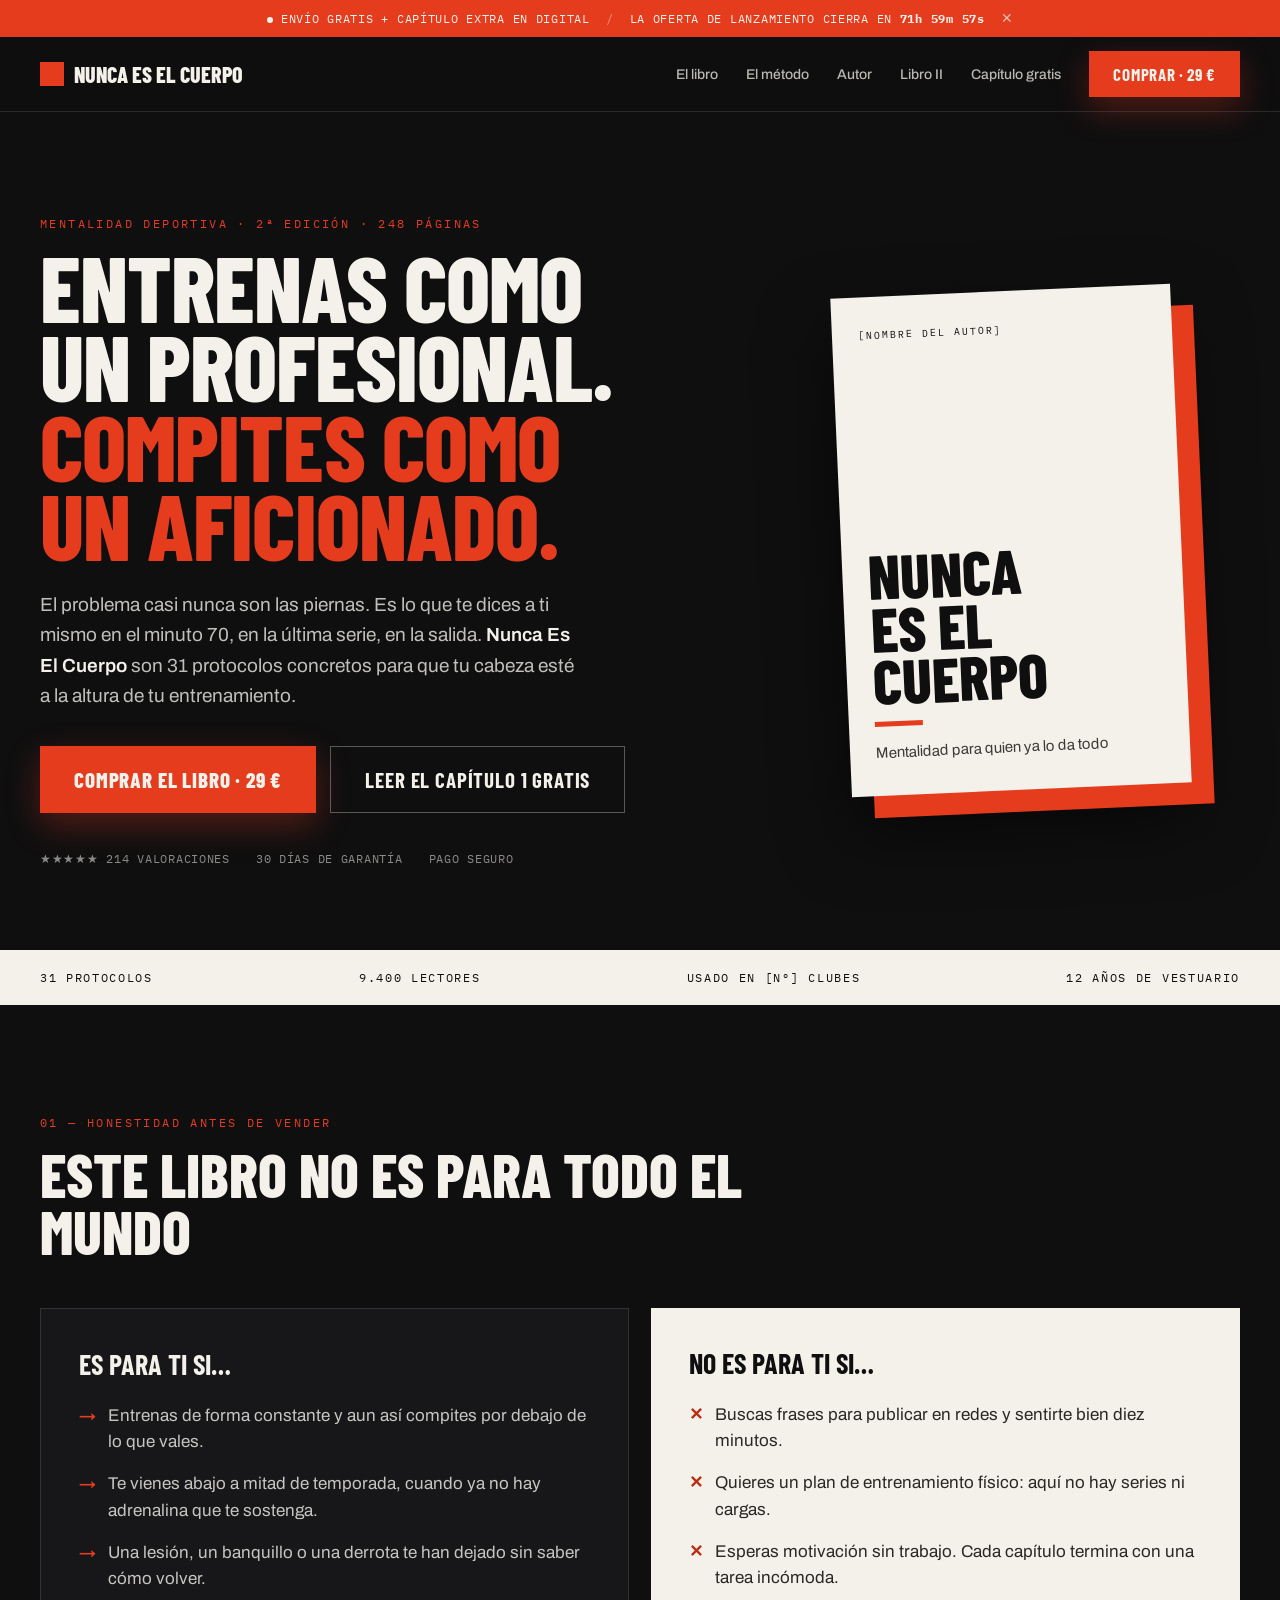
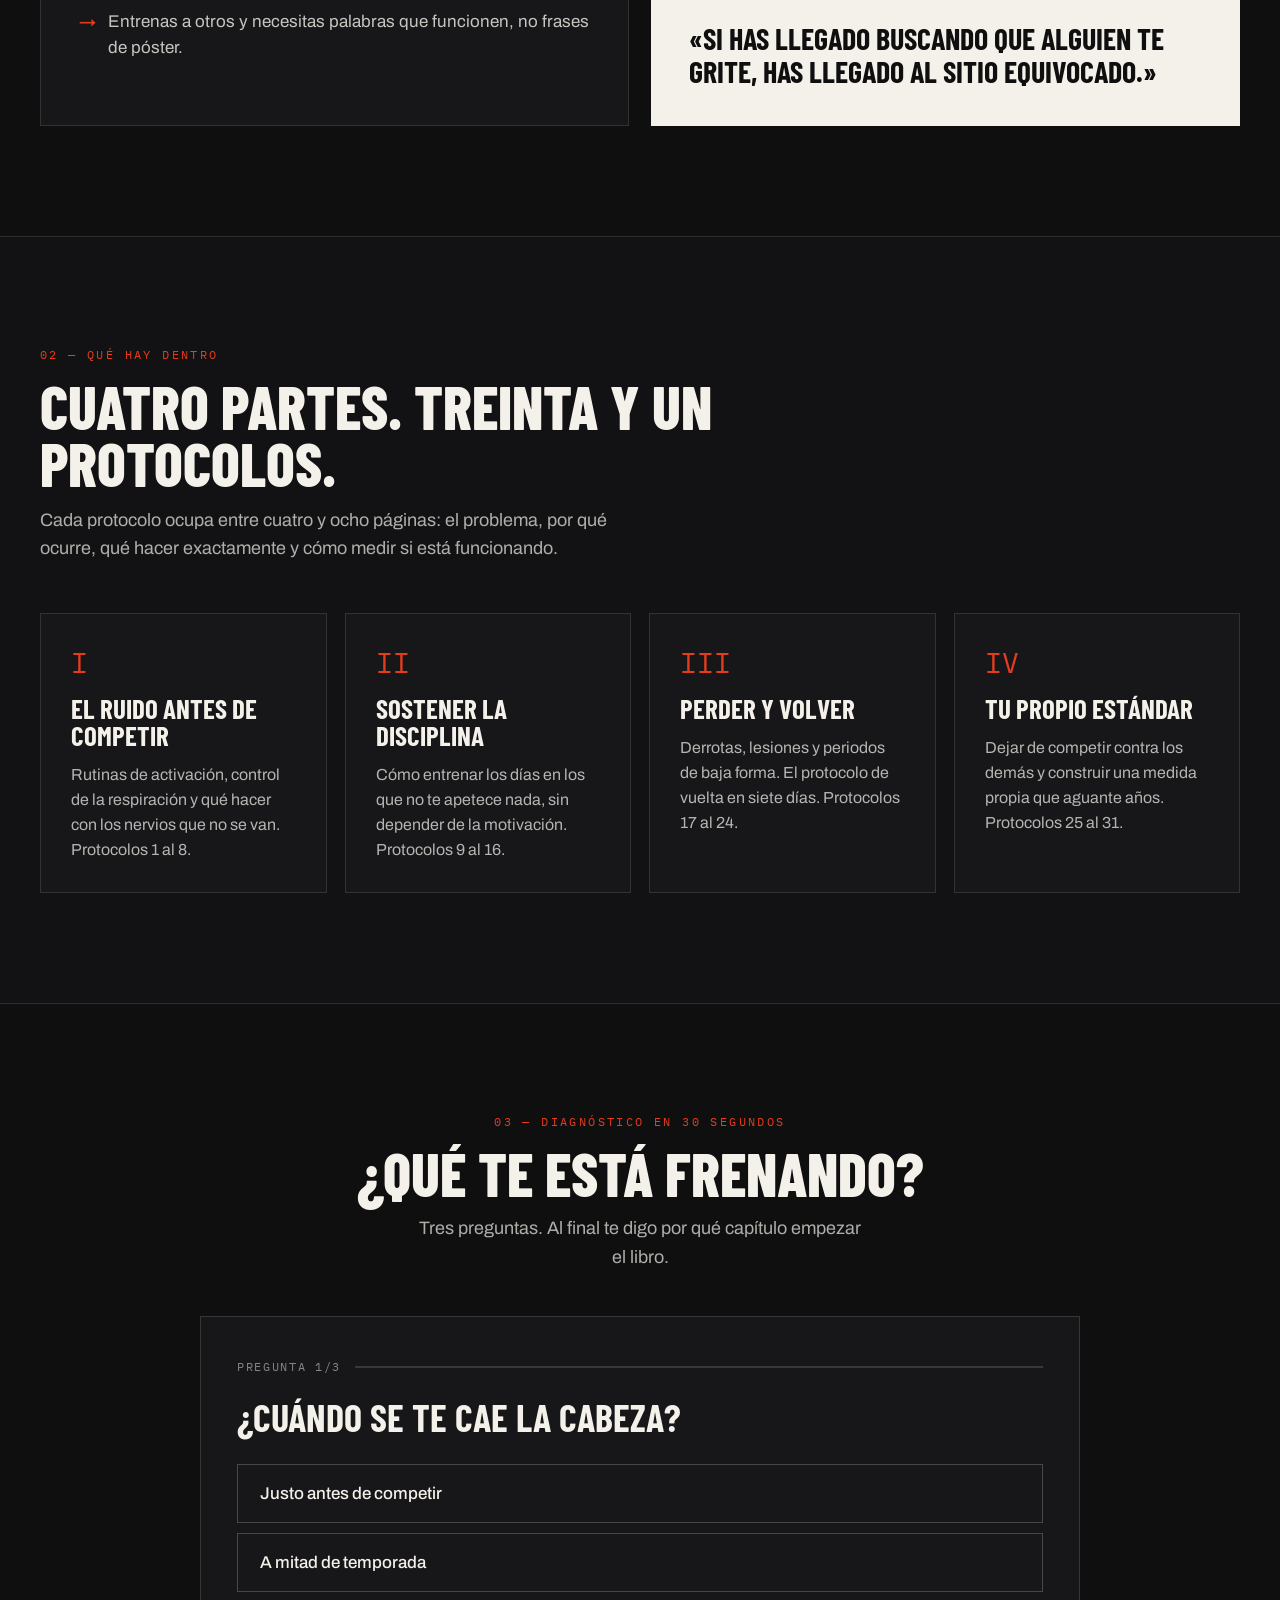
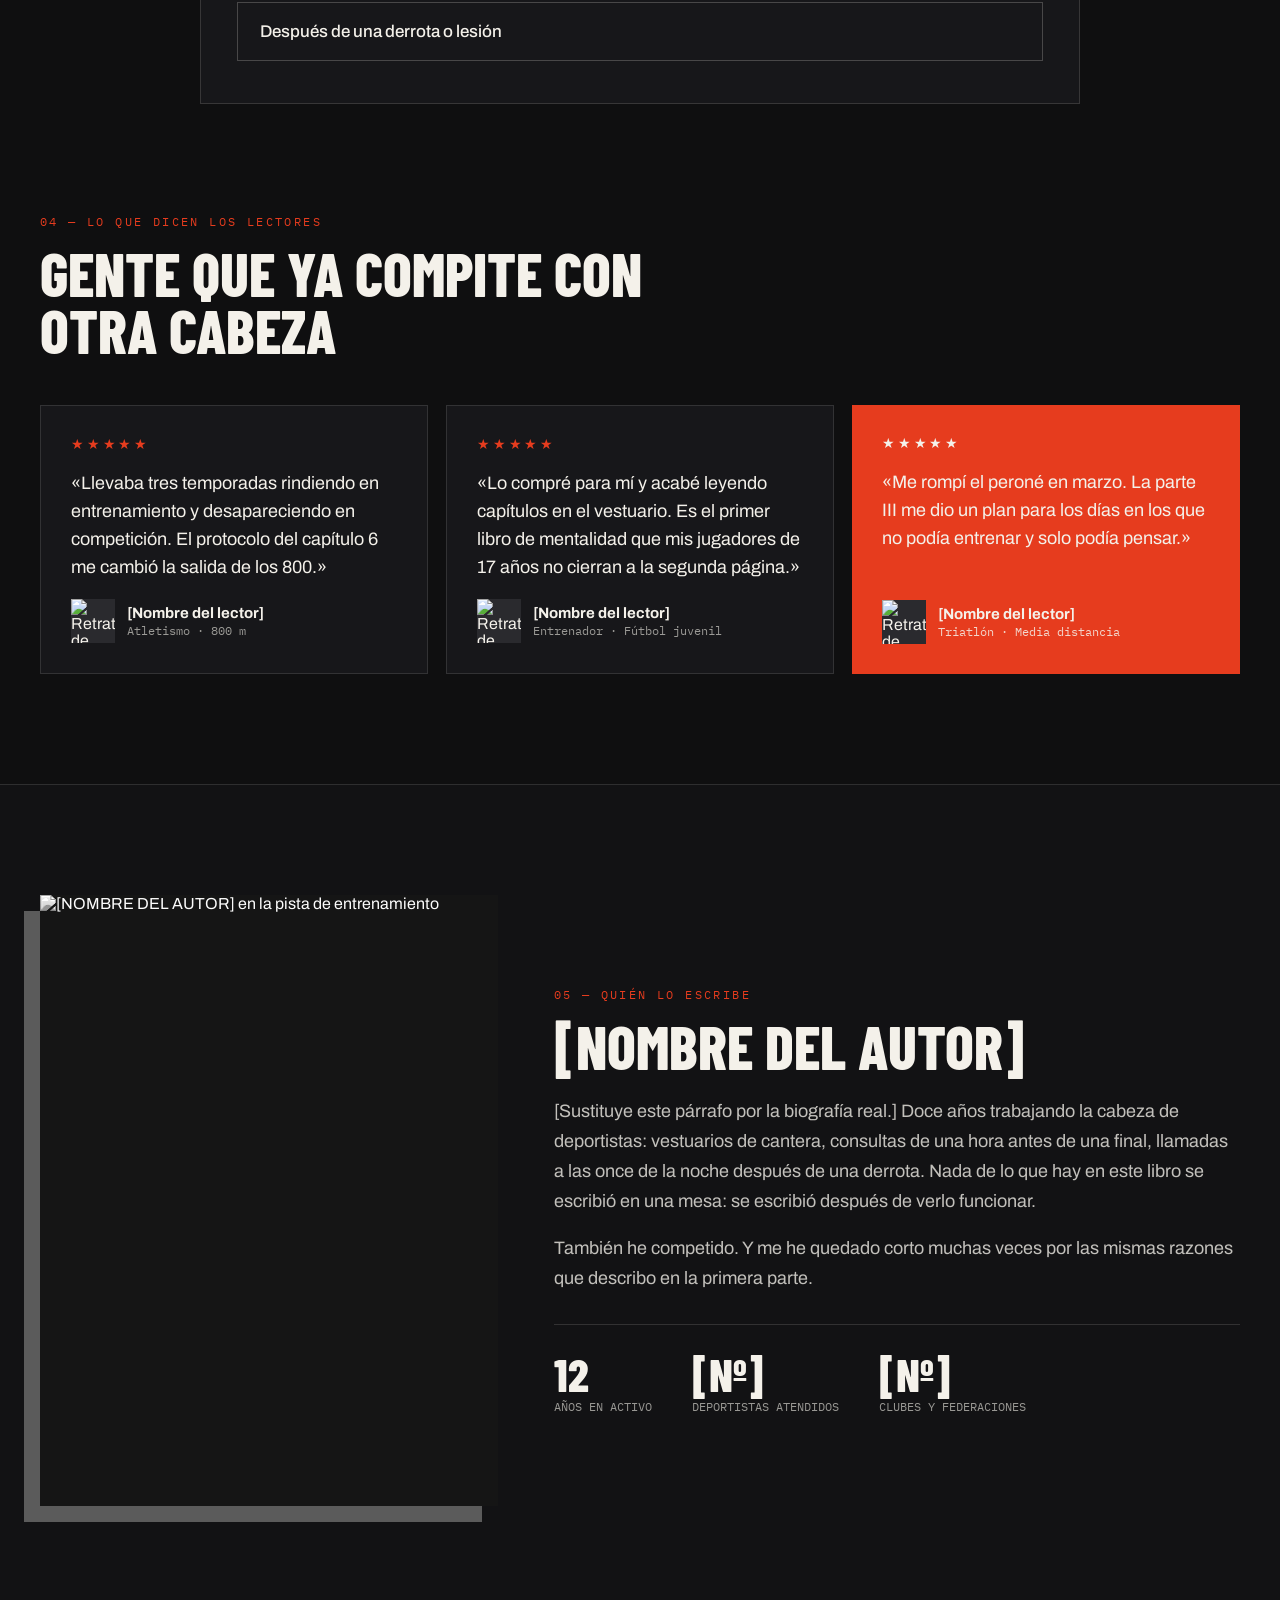
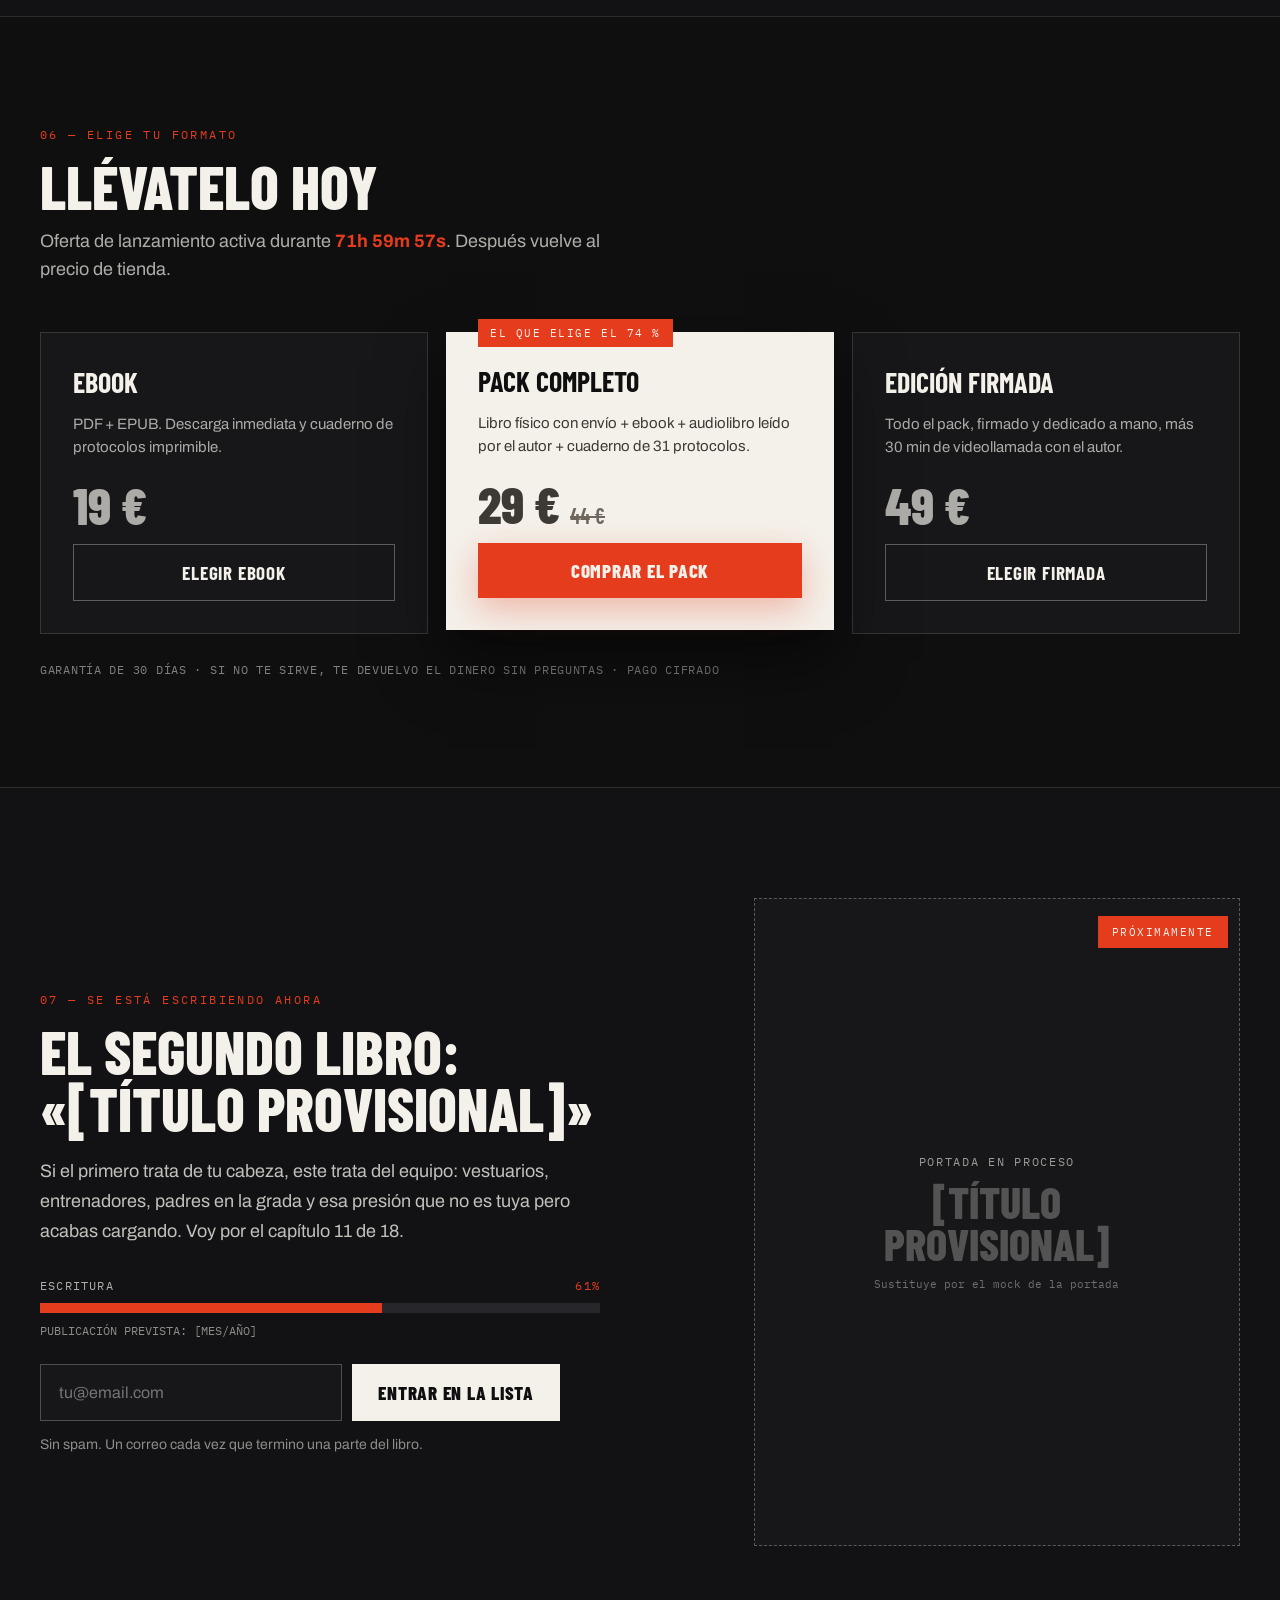
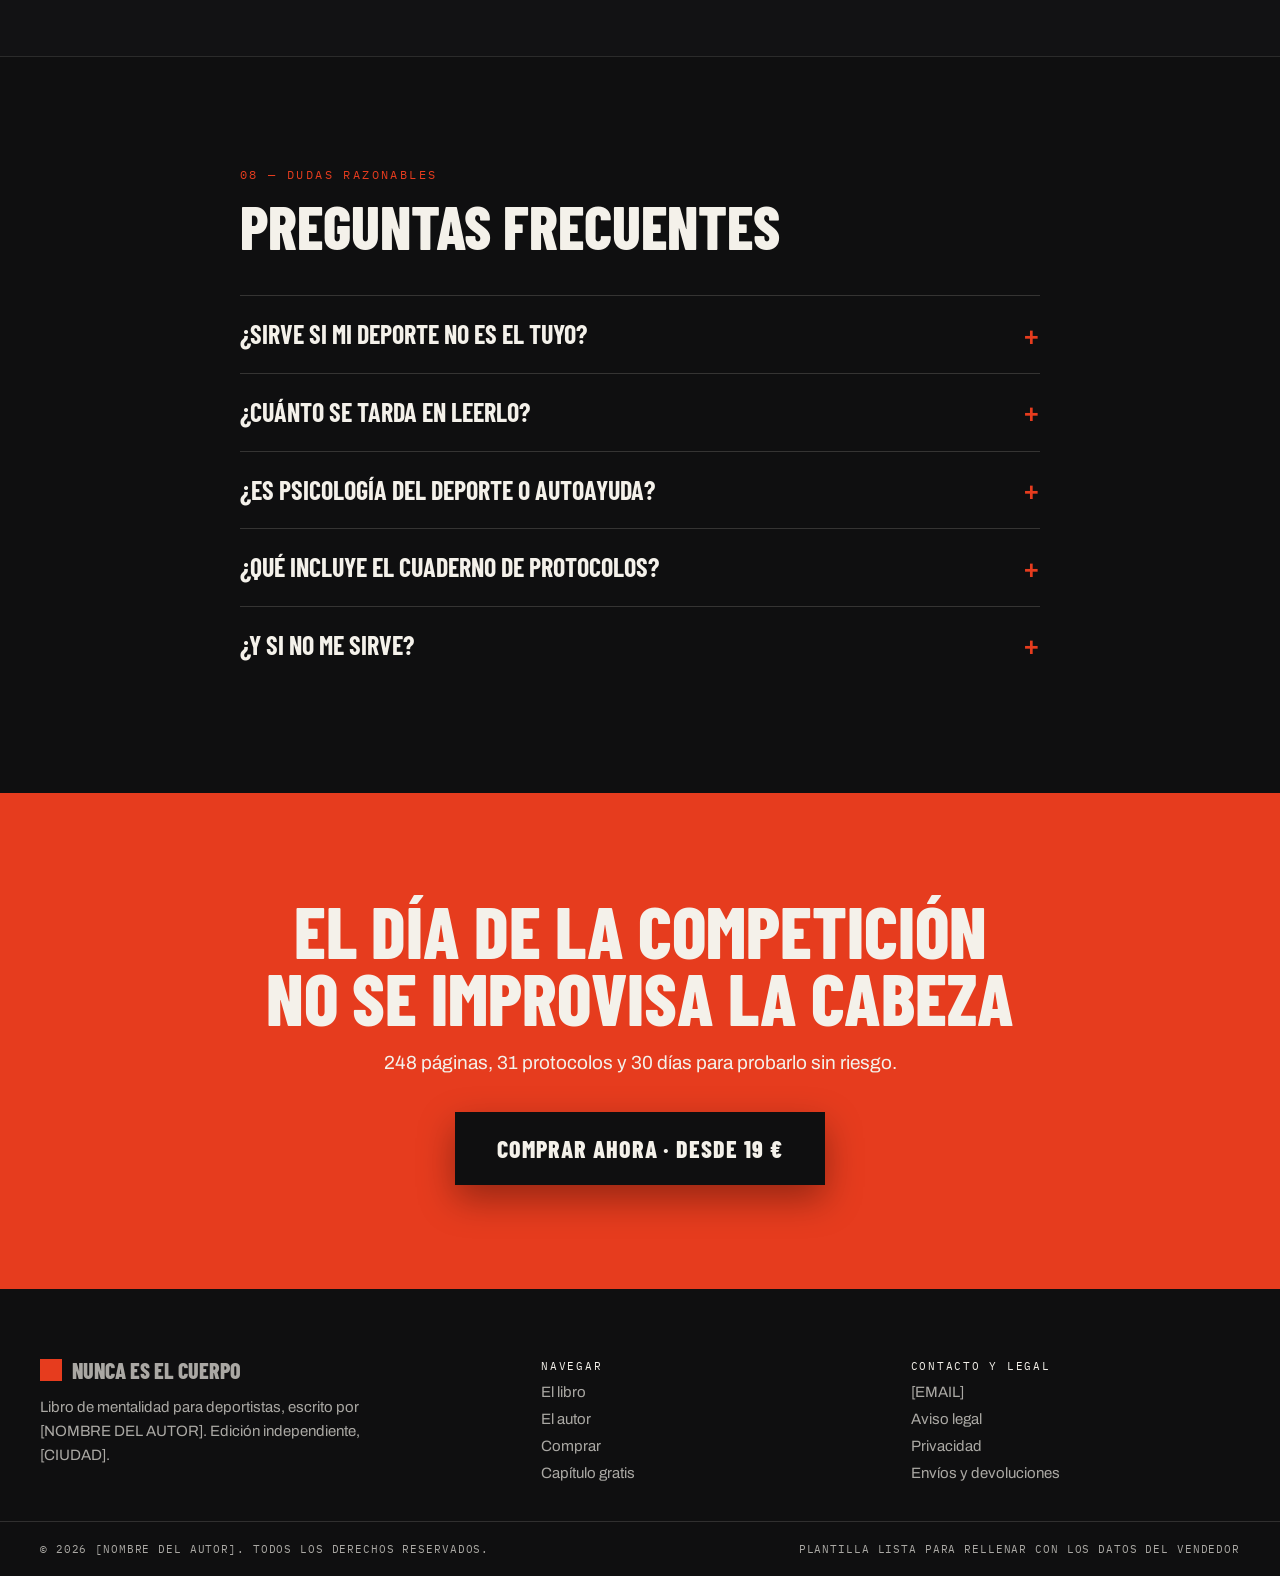
==== index.html @ 7ba1e1ea "Add files via upload" ====
<!DOCTYPE html>
<html lang="es">
<head>
<meta charset="utf-8" />
<meta name="viewport" content="width=device-width, initial-scale=1" />
<title>Nunca Es El Cuerpo — El libro de mentalidad para deportistas | [NOMBRE DEL AUTOR]</title>
<meta name="description" content="Nunca Es El Cuerpo: el manual de mentalidad para deportistas que entrenan duro y aún así se quedan cortos el día de la competición. 248 páginas, 31 protocolos, garantía de 30 días." />
<meta name="keywords" content="libro motivación deportistas, mentalidad deportiva, psicología del deporte, superación deportiva, libro para atletas" />
<meta name="author" content="[NOMBRE DEL AUTOR]" />
<meta name="robots" content="index, follow, max-image-preview:large" />
<link rel="canonical" href="https://[TU-DOMINIO].com/" />
<meta property="og:type" content="book" />
<meta property="og:title" content="Nunca Es El Cuerpo — El libro de mentalidad para deportistas" />
<meta property="og:description" content="El manual de mentalidad para deportistas que entrenan duro y aún así se quedan cortos el día de la competición." />
<meta property="og:image" content="https://[TU-DOMINIO].com/og-portada.jpg" />
<meta property="og:url" content="https://[TU-DOMINIO].com/" />
<meta property="og:locale" content="es_ES" />
<meta name="twitter:card" content="summary_large_image" />
<meta name="theme-color" content="#0F0F10" />
<link rel="preconnect" href="https://fonts.googleapis.com" />
<link rel="preconnect" href="https://fonts.gstatic.com" crossorigin="anonymous" />
<link href="https://fonts.googleapis.com/css2?family=Barlow+Condensed:wght@600;700;800&amp;family=Archivo:wght@400;500;600;700&amp;family=IBM+Plex+Mono:wght@400;500&amp;display=swap" rel="stylesheet" />
<link rel="stylesheet" href="styles.css" />
<script type="application/ld+json">
{"@context":"https://schema.org","@type":"Book","name":"Nunca Es El Cuerpo","author":{"@type":"Person","name":"[NOMBRE DEL AUTOR]"},"bookFormat":"https://schema.org/Paperback","numberOfPages":248,"inLanguage":"es","isbn":"[ISBN]","publisher":"[EDITORIAL O AUTOEDICIÓN]","description":"Manual de mentalidad para deportistas: 31 protocolos para competir sin miedo y sostener la disciplina fuera de temporada.","aggregateRating":{"@type":"AggregateRating","ratingValue":"4.8","reviewCount":"214"},"offers":{"@type":"Offer","price":"29.00","priceCurrency":"EUR","availability":"https://schema.org/InStock","url":"https://[TU-DOMINIO].com/#comprar"}}
</script>
</head>
<body>

<!-- ░░ BARRA DE PROMOCIÓN ░░ -->
<div class="promo" id="promo">
  <div class="promo__in">
    <span><span class="promo__dot"></span> ENVÍO GRATIS + CAPÍTULO EXTRA EN DIGITAL</span>
    <span style="opacity:.5">/</span>
    <span>LA OFERTA DE LANZAMIENTO CIERRA EN <strong data-clock>72h 00m 00s</strong></span>
    <button class="promo__x" id="promo-close" aria-label="Cerrar aviso" type="button">✕</button>
  </div>
</div>

<!-- ░░ NAVBAR ░░ -->
<header class="nav">
  <nav class="nav__in">
    <a class="brand" href="#inicio">
      <span class="brand__mark"></span>
      <span class="brand__txt">Nunca Es El Cuerpo</span>
    </a>
    <div class="nav__links">
      <a href="#libro">El libro</a>
      <a href="#metodo">El método</a>
      <a href="#autor">Autor</a>
      <a href="#proximo">Libro II</a>
      <a href="capitulo-gratis.html">Capítulo gratis</a>
      <button class="btn btn--red btn--sm" type="button" data-buy="">Comprar · 29 €</button>
    </div>
    <button class="burger" id="burger" type="button" aria-label="Abrir menú" aria-expanded="false">
      <span></span><span></span><span></span>
    </button>
  </nav>
  <div class="menu" id="menu">
    <a href="#libro">El libro</a>
    <a href="#metodo">El método</a>
    <a href="#autor">Autor</a>
    <a href="#proximo">El segundo libro</a>
    <a href="capitulo-gratis.html">Leer capítulo gratis</a>
    <button class="btn btn--red btn--block" type="button" data-buy="">Quiero el libro · 29 €</button>
  </div>
</header>

<!-- ░░ HERO ░░ -->
<section class="hero" id="inicio">
  <div class="hero__bg" style="background-image:url('https://images.unsplash.com/photo-1517836357463-d25dfeac3438?auto=format&amp;fit=crop&amp;w=1900&amp;q=80')"></div>
  <div class="hero__veil"></div>
  <div class="hero__in">
    <div class="fade-up">
      <p class="mono">MENTALIDAD DEPORTIVA · 2ª EDICIÓN · 248 PÁGINAS</p>
      <h1 class="h1">Entrenas como<br />un profesional.<br /><span style="color:var(--red)">Compites como<br />un aficionado.</span></h1>
      <p class="hero__copy">El problema casi nunca son las piernas. Es lo que te dices a ti mismo en el minuto 70, en la última serie, en la salida. <strong>Nunca Es El Cuerpo</strong> son 31 protocolos concretos para que tu cabeza esté a la altura de tu entrenamiento.</p>
      <div class="cta-row">
        <button class="btn btn--red" type="button" data-buy="">Comprar el libro · 29 €</button>
        <a class="btn btn--ghost" href="capitulo-gratis.html">Leer el capítulo 1 gratis</a>
      </div>
      <div class="trust">
        <span>★★★★★ 214 VALORACIONES</span>
        <span>30 DÍAS DE GARANTÍA</span>
        <span>PAGO SEGURO</span>
      </div>
    </div>
    <div class="cover-slot">
      <!-- Sustituye este bloque por la imagen real de la portada -->
      <div class="cover">
        <p class="cover__author">[NOMBRE DEL AUTOR]</p>
        <div>
          <h2 class="cover__title">Nunca<br />es el<br />cuerpo</h2>
          <div class="cover__rule"></div>
          <p class="cover__sub">Mentalidad para quien ya lo da todo</p>
        </div>
      </div>
    </div>
  </div>
</section>

<!-- ░░ BANDA DE CIFRAS ░░ -->
<div class="band">
  <div class="band__in">
    <span>31 PROTOCOLOS</span>
    <span>9.400 LECTORES</span>
    <span>USADO EN [Nº] CLUBES</span>
    <span>12 AÑOS DE VESTUARIO</span>
  </div>
</div>

<!-- ░░ PARA QUIÉN ES ░░ -->
<section id="libro">
  <div class="wrap">
    <p class="mono">01 — HONESTIDAD ANTES DE VENDER</p>
    <h2 class="h2" style="max-width:760px;margin-bottom:48px">Este libro no es para todo el mundo</h2>
    <div class="grid-2">
      <div class="card">
        <h3 class="h3" style="margin-bottom:22px">Es para ti si…</h3>
        <ul class="ticks">
          <li><span>→</span>Entrenas de forma constante y aun así compites por debajo de lo que vales.</li>
          <li><span>→</span>Te vienes abajo a mitad de temporada, cuando ya no hay adrenalina que te sostenga.</li>
          <li><span>→</span>Una lesión, un banquillo o una derrota te han dejado sin saber cómo volver.</li>
          <li><span>→</span>Entrenas a otros y necesitas palabras que funcionen, no frases de póster.</li>
        </ul>
      </div>
      <div class="card card--bone">
        <h3 class="h3" style="margin-bottom:22px">No es para ti si…</h3>
        <ul class="ticks">
          <li><span>✕</span>Buscas frases para publicar en redes y sentirte bien diez minutos.</li>
          <li><span>✕</span>Quieres un plan de entrenamiento físico: aquí no hay series ni cargas.</li>
          <li><span>✕</span>Esperas motivación sin trabajo. Cada capítulo termina con una tarea incómoda.</li>
        </ul>
        <p class="pull">«Si has llegado buscando que alguien te grite, has llegado al sitio equivocado.»</p>
      </div>
    </div>
  </div>
</section>

<!-- ░░ EL MÉTODO ░░ -->
<section id="metodo" style="background:var(--ink-2);border-top:1px solid var(--line);border-bottom:1px solid var(--line)">
  <div class="wrap">
    <p class="mono">02 — QUÉ HAY DENTRO</p>
    <h2 class="h2" style="max-width:820px;margin-bottom:14px">Cuatro partes. Treinta y un protocolos.</h2>
    <p class="lead" style="margin:0 0 50px">Cada protocolo ocupa entre cuatro y ocho páginas: el problema, por qué ocurre, qué hacer exactamente y cómo medir si está funcionando.</p>
    <div class="grid-auto">
      <article class="card card--part">
        <span class="num">I</span>
        <h3>El ruido antes de competir</h3>
        <p>Rutinas de activación, control de la respiración y qué hacer con los nervios que no se van. Protocolos 1 al 8.</p>
      </article>
      <article class="card card--part">
        <span class="num">II</span>
        <h3>Sostener la disciplina</h3>
        <p>Cómo entrenar los días en los que no te apetece nada, sin depender de la motivación. Protocolos 9 al 16.</p>
      </article>
      <article class="card card--part">
        <span class="num">III</span>
        <h3>Perder y volver</h3>
        <p>Derrotas, lesiones y periodos de baja forma. El protocolo de vuelta en siete días. Protocolos 17 al 24.</p>
      </article>
      <article class="card card--part">
        <span class="num">IV</span>
        <h3>Tu propio estándar</h3>
        <p>Dejar de competir contra los demás y construir una medida propia que aguante años. Protocolos 25 al 31.</p>
      </article>
    </div>
  </div>
</section>

<!-- ░░ DIAGNÓSTICO INTERACTIVO ░░ -->
<section>
  <div class="wrap wrap--narrow">
    <p class="mono" style="text-align:center">03 — DIAGNÓSTICO EN 30 SEGUNDOS</p>
    <h2 class="h2" style="text-align:center;margin-bottom:12px">¿Qué te está frenando?</h2>
    <p class="lead" style="text-align:center;margin:0 auto 44px;max-width:500px">Tres preguntas. Al final te digo por qué capítulo empezar el libro.</p>

    <div class="quiz" id="quiz">
      <div class="quiz__head">
        <span class="quiz__step">PREGUNTA <span id="quiz-num">1</span>/3</span>
        <span class="bar"><i id="quiz-bar"></i></span>
      </div>
      <h3 class="quiz__q" id="quiz-q"></h3>
      <div class="quiz__opts" id="quiz-opts"></div>
    </div>

    <div class="result" id="quiz-result" style="display:none">
      <p class="result__tag">TU PERFIL</p>
      <h3 id="res-title"></h3>
      <p id="res-text"></p>
      <div class="result__box">
        <p>EMPIEZA POR AQUÍ</p>
        <p id="res-chapter"></p>
      </div>
      <div class="cta-row" style="margin-top:0">
        <button class="btn btn--dark" type="button" data-buy="">Conseguir el libro</button>
        <button class="btn btn--outline-dark" type="button" id="quiz-reset">Volver a empezar</button>
      </div>
    </div>
  </div>
</section>

<!-- ░░ TESTIMONIOS ░░ -->
<section>
  <div class="wrap" style="padding-top:0">
    <p class="mono">04 — LO QUE DICEN LOS LECTORES</p>
    <h2 class="h2" style="max-width:700px;margin-bottom:46px">Gente que ya compite con otra cabeza</h2>
    <div class="grid-auto">
      <figure class="quote">
        <p class="stars">★★★★★</p>
        <blockquote>«Llevaba tres temporadas rindiendo en entrenamiento y desapareciendo en competición. El protocolo del capítulo 6 me cambió la salida de los 800.»</blockquote>
        <figcaption>
          <img src="https://images.unsplash.com/photo-1594381898411-846e7d193883?auto=format&amp;fit=crop&amp;w=160&amp;q=80" alt="Retrato de lectora" width="44" height="44" loading="lazy" />
          <span><strong>[Nombre del lector]</strong><em>Atletismo · 800 m</em></span>
        </figcaption>
      </figure>
      <figure class="quote">
        <p class="stars">★★★★★</p>
        <blockquote>«Lo compré para mí y acabé leyendo capítulos en el vestuario. Es el primer libro de mentalidad que mis jugadores de 17 años no cierran a la segunda página.»</blockquote>
        <figcaption>
          <img src="https://images.unsplash.com/photo-1507003211169-0a1dd7228f2d?auto=format&amp;fit=crop&amp;w=160&amp;q=80" alt="Retrato de entrenador" width="44" height="44" loading="lazy" />
          <span><strong>[Nombre del lector]</strong><em>Entrenador · Fútbol juvenil</em></span>
        </figcaption>
      </figure>
      <figure class="quote quote--red">
        <p class="stars">★★★★★</p>
        <blockquote>«Me rompí el peroné en marzo. La parte III me dio un plan para los días en los que no podía entrenar y solo podía pensar.»</blockquote>
        <figcaption>
          <img src="https://images.unsplash.com/photo-1600486913747-55e5470d6f40?auto=format&amp;fit=crop&amp;w=160&amp;q=80" alt="Retrato de lector" width="44" height="44" loading="lazy" />
          <span><strong>[Nombre del lector]</strong><em>Triatlón · Media distancia</em></span>
        </figcaption>
      </figure>
    </div>
  </div>
</section>

<!-- ░░ AUTOR ░░ -->
<section id="autor" style="background:var(--ink-2);border-top:1px solid var(--line)">
  <div class="wrap">
    <div class="split">
      <img class="portrait" src="https://images.unsplash.com/photo-1541534741688-6078c6bfb5c5?auto=format&amp;fit=crop&amp;w=900&amp;q=80" alt="[NOMBRE DEL AUTOR] en la pista de entrenamiento" loading="lazy" />
      <div>
        <p class="mono">05 — QUIÉN LO ESCRIBE</p>
        <h2 class="h2" style="margin-bottom:22px">[Nombre del autor]</h2>
        <p style="font-size:18px;line-height:1.65;color:var(--txt);margin:0 0 18px;text-wrap:pretty">[Sustituye este párrafo por la biografía real.] Doce años trabajando la cabeza de deportistas: vestuarios de cantera, consultas de una hora antes de una final, llamadas a las once de la noche después de una derrota. Nada de lo que hay en este libro se escribió en una mesa: se escribió después de verlo funcionar.</p>
        <p style="font-size:18px;line-height:1.65;color:var(--txt);margin:0 0 30px">También he competido. Y me he quedado corto muchas veces por las mismas razones que describo en la primera parte.</p>
        <div class="stats">
          <div><strong>12</strong><span>AÑOS EN ACTIVO</span></div>
          <div><strong>[Nº]</strong><span>DEPORTISTAS ATENDIDOS</span></div>
          <div><strong>[Nº]</strong><span>CLUBES Y FEDERACIONES</span></div>
        </div>
      </div>
    </div>
  </div>
</section>

<!-- ░░ PRECIOS ░░ -->
<section id="comprar" style="border-top:1px solid var(--line)">
  <div class="wrap">
    <p class="mono">06 — ELIGE TU FORMATO</p>
    <h2 class="h2" style="margin-bottom:12px">Llévatelo hoy</h2>
    <p class="lead" style="margin:0 0 48px;max-width:560px">Oferta de lanzamiento activa durante <strong style="color:var(--red)" data-clock>72h 00m 00s</strong>. Después vuelve al precio de tienda.</p>
    <div class="plans">
      <article class="plan">
        <h3 class="h3">Ebook</h3>
        <p>PDF + EPUB. Descarga inmediata y cuaderno de protocolos imprimible.</p>
        <p class="price">19 €</p>
        <button class="btn btn--ghost" type="button" data-buy="ebook">Elegir ebook</button>
      </article>
      <article class="plan plan--hero">
        <span class="badge">EL QUE ELIGE EL 74 %</span>
        <h3 class="h3">Pack completo</h3>
        <p>Libro físico con envío + ebook + audiolibro leído por el autor + cuaderno de 31 protocolos.</p>
        <p class="price">29 € <s>44 €</s></p>
        <button class="btn btn--red" type="button" data-buy="pack">Comprar el pack</button>
      </article>
      <article class="plan">
        <h3 class="h3">Edición firmada</h3>
        <p>Todo el pack, firmado y dedicado a mano, más 30 min de videollamada con el autor.</p>
        <p class="price">49 €</p>
        <button class="btn btn--ghost" type="button" data-buy="signed">Elegir firmada</button>
      </article>
    </div>
    <p class="fineprint">GARANTÍA DE 30 DÍAS · SI NO TE SIRVE, TE DEVUELVO EL DINERO SIN PREGUNTAS · PAGO CIFRADO</p>
  </div>
</section>

<!-- ░░ SEGUNDO LIBRO ░░ -->
<section id="proximo" style="background:var(--ink-2);border-top:1px solid var(--line)">
  <div class="wrap">
    <div class="split split--flip">
      <div>
        <p class="mono">07 — SE ESTÁ ESCRIBIENDO AHORA</p>
        <h2 class="h2" style="margin-bottom:20px">El segundo libro:<br />«[Título provisional]»</h2>
        <p style="font-size:18px;line-height:1.65;color:var(--txt);margin:0 0 20px;max-width:560px;text-wrap:pretty">Si el primero trata de tu cabeza, este trata del equipo: vestuarios, entrenadores, padres en la grada y esa presión que no es tuya pero acabas cargando. Voy por el capítulo 11 de 18.</p>
        <div style="margin:32px 0 26px;max-width:560px">
          <div class="progress__head"><span>ESCRITURA</span><span style="color:var(--red)" data-progress>61%</span></div>
          <div class="progress__track"><i id="book2-bar"></i></div>
          <p style="font-family:var(--mono);font-size:12px;color:rgba(244,241,234,.55);margin:10px 0 0">PUBLICACIÓN PREVISTA: [MES/AÑO]</p>
        </div>
        <form class="waitlist" id="waitlist">
          <input type="email" required placeholder="tu@email.com" aria-label="Tu email" />
          <button class="btn btn--bone" type="submit">Entrar en la lista</button>
        </form>
        <p class="waitlist-ok" id="waitlist-ok" style="display:none">Estás dentro. Recibirás el capítulo 1 en bruto antes que nadie y el precio de pre-pedido.</p>
        <p style="font-size:14px;color:rgba(244,241,234,.55);margin:16px 0 0">Sin spam. Un correo cada vez que termino una parte del libro.</p>
      </div>
      <div style="position:relative">
        <div class="mock-cover">
          <span style="font-family:var(--mono);font-size:12px;letter-spacing:.14em;color:var(--txt-2)">PORTADA EN PROCESO</span>
          <h3>[Título<br />provisional]</h3>
          <span style="font-family:var(--mono);font-size:11px;color:rgba(244,241,234,.4)">Sustituye por el mock de la portada</span>
        </div>
        <span class="soon">PRÓXIMAMENTE</span>
      </div>
    </div>
  </div>
</section>

<!-- ░░ FAQ ░░ -->
<section style="border-top:1px solid var(--line)">
  <div class="wrap" style="max-width:840px">
    <p class="mono">08 — DUDAS RAZONABLES</p>
    <h2 class="h2" style="margin-bottom:40px">Preguntas frecuentes</h2>
    <div>
      <div class="faq-item">
        <button class="faq-q" type="button" aria-expanded="false"><span>¿Sirve si mi deporte no es el tuyo?</span><i>+</i></button>
        <p class="faq-a">Sí. Los protocolos trabajan sobre atención, nervios y hábito, no sobre técnica. Los ejemplos vienen de atletismo, fútbol, triatlón y deportes de combate, pero se aplican igual en cualquier disciplina, individual o de equipo.</p>
      </div>
      <div class="faq-item">
        <button class="faq-q" type="button" aria-expanded="false"><span>¿Cuánto se tarda en leerlo?</span><i>+</i></button>
        <p class="faq-a">Unas seis horas de lectura seguida, aunque no está pensado para eso. La mayoría lo lee un protocolo por semana y lo aplica antes de pasar al siguiente.</p>
      </div>
      <div class="faq-item">
        <button class="faq-q" type="button" aria-expanded="false"><span>¿Es psicología del deporte o autoayuda?</span><i>+</i></button>
        <p class="faq-a">Ni una cosa ni la otra del todo. Son herramientas de trabajo probadas en vestuario, explicadas sin jerga y sin promesas. No sustituye a un profesional si estás pasando por algo serio; el capítulo final explica cuándo pedir ayuda.</p>
      </div>
      <div class="faq-item">
        <button class="faq-q" type="button" aria-expanded="false"><span>¿Qué incluye el cuaderno de protocolos?</span><i>+</i></button>
        <p class="faq-a">31 fichas imprimibles, una por protocolo, con la tarea, el registro semanal y la señal que indica que está funcionando. Viene en el ebook y en el pack.</p>
      </div>
      <div class="faq-item">
        <button class="faq-q" type="button" aria-expanded="false"><span>¿Y si no me sirve?</span><i>+</i></button>
        <p class="faq-a">Escribe a [EMAIL] antes de 30 días y te devuelvo el importe completo, también en el formato físico. Sin formularios ni explicaciones.</p>
      </div>
    </div>
  </div>
</section>

<!-- ░░ CTA FINAL ░░ -->
<section class="cta">
  <div class="wrap">
    <h2>El día de la competición<br />no se improvisa la cabeza</h2>
    <p>248 páginas, 31 protocolos y 30 días para probarlo sin riesgo.</p>
    <button class="btn btn--ink" type="button" data-buy="">Comprar ahora · desde 19 €</button>
  </div>
</section>

<!-- ░░ FOOTER ░░ -->
<footer class="footer">
  <div class="footer__in">
    <div>
      <div style="display:flex;align-items:center;gap:10px;margin-bottom:14px">
        <span style="width:22px;height:22px;background:var(--red);display:block"></span>
        <span class="brand__txt">Nunca Es El Cuerpo</span>
      </div>
      <p>Libro de mentalidad para deportistas, escrito por [NOMBRE DEL AUTOR]. Edición independiente, [CIUDAD].</p>
    </div>
    <div class="footer__col">
      <b>NAVEGAR</b>
      <a href="#libro">El libro</a>
      <a href="#autor">El autor</a>
      <a href="#comprar">Comprar</a>
      <a href="capitulo-gratis.html">Capítulo gratis</a>
    </div>
    <div class="footer__col">
      <b>CONTACTO Y LEGAL</b>
      <a href="mailto:[EMAIL]">[EMAIL]</a>
      <a href="#">Aviso legal</a>
      <a href="#">Privacidad</a>
      <a href="#">Envíos y devoluciones</a>
    </div>
  </div>
  <div class="footer__bar">
    <div>
      <span>© 2026 [NOMBRE DEL AUTOR]. TODOS LOS DERECHOS RESERVADOS.</span>
      <span>PLANTILLA LISTA PARA RELLENAR CON LOS DATOS DEL VENDEDOR</span>
    </div>
  </div>
</footer>

<!-- ░░ TÚNEL DE PAGO (3 PASOS) ░░ -->
<div class="modal" id="checkout" role="dialog" aria-modal="true" aria-label="Finalizar compra">
  <div class="modal__box">
    <div class="modal__head">
      <span id="co-label">TU PEDIDO</span>
      <button class="modal__x" id="co-close" type="button" aria-label="Cerrar">✕</button>
    </div>
    <div class="modal__bar"><i id="co-bar"></i></div>

    <!-- Paso 1 -->
    <div class="step is-on" data-step="1">
      <h3>Tu pedido</h3>
      <p class="step__sub">Revisa el formato y dime dónde te lo envío.</p>
      <div class="fmt-list">
        <button class="fmt" type="button" data-fmt="ebook">
          <span><strong>Ebook (PDF + EPUB)</strong><em>Descarga inmediata</em></span>
          <span class="fmt__right"><strong>19 €</strong><span class="fmt__check">✓</span></span>
        </button>
        <button class="fmt is-on" type="button" data-fmt="pack">
          <span><strong>Pack completo</strong><em>Físico + ebook + audiolibro</em></span>
          <span class="fmt__right"><strong>29 €</strong><span class="fmt__check">✓</span></span>
        </button>
        <button class="fmt" type="button" data-fmt="signed">
          <span><strong>Edición firmada</strong><em>Dedicada + videollamada 30 min</em></span>
          <span class="fmt__right"><strong>49 €</strong><span class="fmt__check">✓</span></span>
        </button>
      </div>
      <div class="fields">
        <input id="co-name" placeholder="Nombre y apellidos" aria-label="Nombre y apellidos" />
        <input id="co-email" type="email" placeholder="Email para la entrega" aria-label="Email" />
        <input placeholder="Dirección de envío (solo formatos físicos)" aria-label="Dirección" />
      </div>
      <button class="btn btn--bone btn--block" id="co-next" type="button" style="margin-top:22px;padding:18px">Continuar</button>
      <p class="step__note">PASO 1 DE 3 · SIN CARGOS TODAVÍA</p>
    </div>

    <!-- Paso 2 -->
    <div class="step" data-step="2">
      <p class="mono" style="margin-bottom:10px">SOLO EN ESTE PASO</p>
      <h3>Añade el segundo libro en pre-pedido</h3>
      <p style="font-size:16px;line-height:1.6;color:rgba(244,241,234,.72);margin:0 0 20px">«[Título provisional]» sale en [MES/AÑO]. Resérvalo ahora por 14 € en vez de 24 € y recibe los capítulos en bruto mientras los escribo.</p>
      <div class="upsell">
        <div class="upsell__mark">II</div>
        <div><strong>Pre-pedido · libro II</strong><em>Capítulos en bruto + edición digital el día 1</em></div>
        <b>+14 €</b>
      </div>
      <div class="stack">
        <button class="btn btn--red" id="up-yes" type="button" style="padding:18px">Sí, añadir por 14 €</button>
        <button class="btn btn--quiet" id="up-no" type="button">No, continuar sin el segundo libro</button>
      </div>
      <p class="step__note">PASO 2 DE 3</p>
    </div>

    <!-- Paso 3 -->
    <div class="step" data-step="3">
      <h3 style="margin-bottom:18px">Pago seguro</h3>
      <div class="summary">
        <div><span id="sum-name">Pack completo</span><span id="sum-price">29 €</span></div>
        <div class="muted" id="sum-upsell" style="display:none"><span>Pre-pedido libro II</span><span>14 €</span></div>
        <div class="muted"><span>Envío</span><span>Gratis</span></div>
        <div class="total"><span>Total</span><span id="sum-total">29 €</span></div>
      </div>
      <div class="pay-fields">
        <input placeholder="Número de tarjeta · 4242 4242 4242 4242" aria-label="Número de tarjeta" inputmode="numeric" />
        <div class="two">
          <input placeholder="MM / AA" aria-label="Caducidad" />
          <input placeholder="CVC" aria-label="CVC" />
        </div>
      </div>
      <button class="btn btn--red btn--block" id="pay-btn" type="button" style="margin-top:20px;padding:19px;font-size:22px">Pagar 29 € ahora</button>
      <p class="step__note">DEMO · CONECTA AQUÍ STRIPE, PAYPAL O REDSYS</p>
    </div>

    <!-- Paso 4 -->
    <div class="step" data-step="4">
      <div class="done">
        <div class="done__mark">✓</div>
        <h3>Pedido confirmado</h3>
        <p>Gracias, <span id="done-name">campeón</span>. Te he enviado el acceso a <span id="done-email">tu correo</span>. Empieza por el protocolo 6: es el que más gente subraya.</p>
        <button class="btn btn--bone" id="done-close" type="button" style="padding:17px 32px;font-size:20px">Volver a la página</button>
      </div>
    </div>
  </div>
</div>

<script src="script.js"></script>
</body>
</html>
---- styles.css ----
/* ============================================
   NUNCA ES EL CUERPO — hoja de estilos
   Paleta: fondo #0F0F10 · hueso #F4F1EA · rojo #E63C1E
   ============================================ */

:root{
  --ink:#0F0F10;
  --ink-2:#121214;
  --card:#17171A;
  --card-2:#1B1B1F;
  --bone:#F4F1EA;
  --red:#E63C1E;
  --red-dark:#B92D12;
  --line:rgba(244,241,234,.12);
  --line-2:rgba(244,241,234,.22);
  --txt:rgba(244,241,234,.78);
  --txt-2:rgba(244,241,234,.6);
  --cond:'Barlow Condensed',Impact,sans-serif;
  --sans:'Archivo',Helvetica,Arial,sans-serif;
  --mono:'IBM Plex Mono',ui-monospace,monospace;
  --max:1240px;
}

*{box-sizing:border-box}
html{scroll-behavior:smooth}
body{
  margin:0;background:var(--ink);color:var(--bone);
  font-family:var(--sans);-webkit-font-smoothing:antialiased;
  overflow-x:hidden;
}
img{max-width:100%;display:block}
a{color:var(--red);text-decoration:none}
a:hover{color:var(--bone)}
button,input,textarea,select{font-family:var(--sans)}
::selection{background:var(--red);color:var(--bone)}

.wrap{max-width:var(--max);margin:0 auto;padding:110px 20px}
.wrap--narrow{max-width:920px}
.wrap--article{max-width:820px}
.mono{font-family:var(--mono);font-size:12px;letter-spacing:.2em;color:var(--red);margin:0 0 16px}
.h1{font-family:var(--cond);font-size:clamp(42px,7.2vw,96px);line-height:.86;letter-spacing:-.01em;font-weight:800;margin:0;text-transform:uppercase}
.h2{font-family:var(--cond);font-size:clamp(34px,5vw,60px);line-height:.95;font-weight:800;margin:0 0 24px;text-transform:uppercase}
.h3{font-family:var(--cond);font-size:28px;font-weight:700;margin:0;text-transform:uppercase}
.lead{font-size:18px;line-height:1.6;color:rgba(244,241,234,.7);max-width:620px;text-wrap:pretty}

.btn{
  display:inline-block;border:0;cursor:pointer;text-align:center;
  font-family:var(--cond);font-weight:800;font-size:21px;
  text-transform:uppercase;letter-spacing:.04em;padding:20px 34px;
  transition:transform .18s ease,background .18s ease,box-shadow .18s ease,color .18s ease;
}
.btn--red{background:var(--red);color:var(--bone);box-shadow:0 12px 34px rgba(230,60,30,.32)}
.btn--red:hover{transform:translateY(-3px);box-shadow:0 20px 50px rgba(230,60,30,.5);color:var(--bone)}
.btn--ghost{background:transparent;border:1px solid rgba(244,241,234,.32);color:var(--bone);font-weight:700}
.btn--ghost:hover{background:rgba(244,241,234,.1);color:var(--bone)}
.btn--ink{background:var(--ink);color:var(--bone)}
.btn--ink:hover{transform:translateY(-3px);color:var(--bone)}
.btn--bone{background:var(--bone);color:var(--ink)}
.btn--bone:hover{background:var(--red);color:var(--bone)}
.btn--sm{padding:13px 24px;font-size:17px;font-weight:700}
.btn--block{display:block;width:100%}

/* ---------- Promo bar ---------- */
.promo{background:var(--red);color:var(--bone);font-family:var(--mono);font-size:12px;letter-spacing:.06em}
.promo__in{max-width:var(--max);margin:0 auto;padding:11px 20px;display:flex;align-items:center;justify-content:center;gap:16px;flex-wrap:wrap;text-align:center}
.promo__dot{width:6px;height:6px;border-radius:50%;background:var(--bone);display:inline-block;animation:tick 1.6s infinite}
.promo__x{background:none;border:0;color:var(--bone);opacity:.7;cursor:pointer;font-size:14px;line-height:1;padding:0}

/* ---------- Navbar ---------- */
.nav{position:sticky;top:0;z-index:60;background:rgba(15,15,16,.86);backdrop-filter:blur(14px);border-bottom:1px solid var(--line)}
.nav__in{max-width:var(--max);margin:0 auto;padding:14px 20px;display:flex;align-items:center;justify-content:space-between;gap:20px}
.brand{display:flex;align-items:center;gap:10px;color:var(--bone)}
.brand:hover{color:var(--bone)}
.brand__mark{width:24px;height:24px;background:var(--red);display:block}
.brand__txt{font-family:var(--cond);font-weight:800;font-size:22px;text-transform:uppercase;line-height:1}
.nav__links{display:flex;align-items:center;gap:28px}
.nav__links a{color:rgba(244,241,234,.75);font-weight:500;font-size:14px}
.nav__links a:hover{color:var(--bone)}
.burger{display:none;flex-direction:column;gap:5px;background:none;border:1px solid var(--line-2);padding:13px;cursor:pointer}
.burger span{width:20px;height:2px;background:var(--bone);display:block}
.menu{display:none;border-top:1px solid var(--line);background:var(--ink);padding:16px 20px 26px;flex-direction:column;gap:2px}
.menu.is-open{display:flex}
.menu a{color:var(--bone);font-family:var(--cond);font-weight:700;font-size:26px;text-transform:uppercase;padding:13px 0;border-bottom:1px solid rgba(244,241,234,.1)}
.menu .btn{margin-top:18px}

/* ---------- Hero ---------- */
.hero{position:relative;overflow:hidden;background:var(--ink)}
.hero__bg{position:absolute;inset:0;background-size:cover;background-position:center 30%;opacity:.3;filter:grayscale(1) contrast(1.15)}
.hero__veil{position:absolute;inset:0;background:linear-gradient(180deg,rgba(15,15,16,.6) 0%,rgba(15,15,16,.86) 55%,var(--ink) 100%)}
.hero__in{position:relative;max-width:var(--max);margin:0 auto;padding:104px 20px 84px;display:grid;grid-template-columns:1.2fr .8fr;gap:56px;align-items:center}
.fade-up{animation:up .7s ease both}
.hero__copy{font-size:19px;line-height:1.6;color:var(--txt);max-width:540px;margin:26px 0 0;text-wrap:pretty}
.hero__copy strong{color:var(--bone);font-weight:600}
.cta-row{display:flex;gap:14px;flex-wrap:wrap;margin-top:34px}
.trust{display:flex;gap:26px;flex-wrap:wrap;margin-top:38px;font-family:var(--mono);font-size:12px;letter-spacing:.06em;color:rgba(244,241,234,.55)}

/* ---------- Portada ---------- */
.cover-slot{display:flex;justify-content:center;animation:up .9s ease both}
.cover{
  width:100%;max-width:340px;aspect-ratio:3/4.4;background:var(--bone);color:var(--ink);
  padding:32px 26px;display:flex;flex-direction:column;justify-content:space-between;
  box-shadow:22px 22px 0 var(--red),0 34px 70px rgba(0,0,0,.6);
  transform:rotate(-2.5deg);transition:transform .35s ease;
}
.cover:hover{transform:rotate(0) translateY(-6px)}
.cover__author{font-family:var(--mono);font-size:10px;letter-spacing:.2em;margin:0}
.cover__title{font-family:var(--cond);font-size:62px;line-height:.84;font-weight:800;text-transform:uppercase;margin:0}
.cover__rule{width:48px;height:5px;background:var(--red);margin:16px 0}
.cover__sub{font-size:15px;margin:0;line-height:1.4;color:#3d3a35}
.cover--sm{max-width:220px;padding:24px 20px;box-shadow:16px 16px 0 var(--ink);transform:none}
.cover--sm .cover__title{font-size:40px}
.cover--sm .cover__author{font-size:9px}
.cover--sm .cover__rule{width:34px;height:4px;margin:12px 0}
.cover--sm .cover__sub{font-size:12px}

/* ---------- Banda de cifras ---------- */
.band{background:var(--bone);color:var(--ink)}
.band__in{max-width:var(--max);margin:0 auto;padding:20px;display:flex;align-items:center;justify-content:space-between;gap:26px;flex-wrap:wrap;font-family:var(--mono);font-size:12px;letter-spacing:.14em}

/* ---------- Tarjetas ---------- */
.grid-2{display:grid;grid-template-columns:1fr 1fr;gap:22px}
.grid-auto{display:grid;grid-template-columns:repeat(auto-fit,minmax(260px,1fr));gap:18px}
.split{display:grid;grid-template-columns:.8fr 1.2fr;gap:56px;align-items:center}
.split--flip{grid-template-columns:1.15fr .85fr}

.card{background:var(--card);border:1px solid var(--line);padding:38px;transition:transform .25s ease,border-color .25s ease,background .25s ease}
.card:hover{transform:translateY(-4px);border-color:rgba(230,60,30,.6)}
.card--bone{background:var(--bone);color:var(--ink);border:0}
.card--bone:hover{border-color:transparent}
.card--part{padding:30px;display:flex;flex-direction:column;gap:14px}
.card--part:hover{background:var(--red);transform:translateY(-6px)}
.card--part .num{font-family:var(--mono);font-size:28px;color:var(--red)}
.card--part h3{font-family:var(--cond);font-size:27px;font-weight:700;margin:0;text-transform:uppercase;line-height:1}
.card--part p{font-size:16px;line-height:1.55;color:rgba(244,241,234,.72);margin:0}

.ticks{margin:0;padding:0;list-style:none;display:flex;flex-direction:column;gap:16px}
.ticks li{display:flex;gap:12px;font-size:17px;line-height:1.55;color:rgba(244,241,234,.8)}
.ticks li span{color:var(--red);font-weight:700}
.card--bone .ticks li{color:#2a2823}
.card--bone .ticks li span{color:var(--red-dark)}
.pull{font-family:var(--cond);font-size:30px;line-height:1.1;font-weight:700;margin:30px 0 0;text-transform:uppercase;color:var(--ink)}

/* ---------- Quiz ---------- */
.quiz{background:var(--card);border:1px solid rgba(244,241,234,.14);padding:42px 36px}
.quiz__head{display:flex;align-items:center;gap:14px;margin-bottom:24px}
.quiz__step{font-family:var(--mono);font-size:12px;letter-spacing:.14em;color:rgba(244,241,234,.5)}
.bar{flex:1;height:2px;background:rgba(244,241,234,.15);display:block;position:relative}
.bar i{position:absolute;left:0;top:0;bottom:0;background:var(--red);transition:width .3s ease;width:0}
.quiz__q{font-family:var(--cond);font-size:38px;line-height:1.05;font-weight:700;margin:0 0 26px;text-transform:uppercase}
.quiz__opts{display:flex;flex-direction:column;gap:10px}
.opt{text-align:left;background:transparent;border:1px solid var(--line-2);color:var(--bone);padding:19px 22px;font-size:17px;font-weight:500;cursor:pointer;transition:background .2s ease,border-color .2s ease,transform .2s ease}
.opt:hover{background:var(--red);border-color:var(--red);transform:translateX(6px)}
.result{background:var(--bone);color:var(--ink);padding:42px 36px;animation:up .5s ease both}
.result__tag{font-family:var(--mono);font-size:12px;letter-spacing:.14em;color:var(--red-dark);margin:0 0 12px}
.result h3{font-family:var(--cond);font-size:46px;line-height:.95;font-weight:800;margin:0 0 16px;text-transform:uppercase}
.result p{font-size:18px;line-height:1.6;color:#2a2823;margin:0 0 24px;max-width:620px}
.result__box{background:#fff;border-left:4px solid var(--red);padding:20px 22px;margin-bottom:28px}
.result__box p:first-child{font-family:var(--mono);font-size:12px;letter-spacing:.12em;margin:0 0 6px;color:#514d46}
.result__box p:last-child{font-size:19px;font-weight:600;margin:0;color:var(--ink)}
.btn--dark{background:var(--ink);color:var(--bone);padding:17px 30px;font-size:19px}
.btn--dark:hover{background:var(--red);color:var(--bone)}
.btn--outline-dark{background:none;border:1px solid rgba(15,15,16,.3);color:var(--ink);padding:17px 30px;font-size:19px;font-weight:700}
.btn--outline-dark:hover{color:var(--ink)}

/* ---------- Testimonios ---------- */
.quote{margin:0;background:var(--card);border:1px solid var(--line);padding:30px;display:flex;flex-direction:column;gap:18px}
.quote--red{background:var(--red);color:var(--bone);border:0}
.stars{color:var(--red);font-size:14px;letter-spacing:.2em;margin:0}
.quote--red .stars{color:var(--bone)}
.quote blockquote{margin:0;font-size:18px;line-height:1.55;color:var(--bone)}
.quote figcaption{display:flex;align-items:center;gap:12px;margin-top:auto}
.quote figcaption img{width:44px;height:44px;object-fit:cover;background:#2a2a2e}
.quote figcaption strong{display:block;font-size:15px}
.quote figcaption em{font-style:normal;font-family:var(--mono);font-size:12px;color:var(--txt-2)}
.quote--red figcaption em{color:rgba(244,241,234,.85)}

/* ---------- Autor ---------- */
.portrait{width:100%;aspect-ratio:3/4;object-fit:cover;background:#1e1e22;filter:grayscale(1) contrast(1.1);box-shadow:-16px 16px 0 var(--red)}
.stats{display:flex;gap:40px;flex-wrap:wrap;padding-top:26px;border-top:1px solid rgba(244,241,234,.14)}
.stats strong{display:block;font-family:var(--cond);font-size:46px;font-weight:800;line-height:1}
.stats span{font-family:var(--mono);font-size:12px;color:var(--txt-2)}

/* ---------- Precios ---------- */
.plans{display:grid;grid-template-columns:repeat(auto-fit,minmax(270px,1fr));gap:18px;align-items:start}
.plan{background:var(--card);border:1px solid rgba(244,241,234,.14);padding:32px;display:flex;flex-direction:column;gap:14px}
.plan p{margin:0;font-size:15px;color:rgba(244,241,234,.68);line-height:1.5}
.plan .price{margin:6px 0 0;font-family:var(--cond);font-size:52px;font-weight:800;line-height:1}
.plan .price s{font-size:22px;font-weight:600;color:#6d675e}
.plan .btn{margin-top:auto;padding:16px;font-size:19px}
.plan--hero{background:var(--bone);color:var(--ink);border:0;box-shadow:0 30px 60px rgba(0,0,0,.5);position:relative;transition:transform .25s ease}
.plan--hero:hover{transform:translateY(-6px)}
.plan--hero p{color:#3d3a35}
.badge{position:absolute;top:-13px;left:32px;background:var(--red);color:var(--bone);font-family:var(--mono);font-size:11px;letter-spacing:.14em;padding:7px 12px}
.plan--hero .btn--red:hover{background:var(--ink)}
.fineprint{font-family:var(--mono);font-size:12px;color:rgba(244,241,234,.5);margin:28px 0 0;letter-spacing:.06em}

/* ---------- Segundo libro ---------- */
.progress__head{display:flex;justify-content:space-between;font-family:var(--mono);font-size:12px;letter-spacing:.1em;margin-bottom:10px;color:rgba(244,241,234,.7)}
.progress__track{height:10px;background:#26262b;position:relative;overflow:hidden}
.progress__track i{position:absolute;left:0;top:0;bottom:0;background:var(--red);transition:width 1.2s ease}
.waitlist{display:flex;gap:10px;flex-wrap:wrap;max-width:520px}
.waitlist input{flex:1;min-width:220px;padding:17px 18px;border:1px solid rgba(244,241,234,.25);background:var(--card);font-size:16px;color:var(--bone)}
.waitlist .btn{padding:17px 26px;font-size:19px}
.waitlist-ok{background:var(--red);color:var(--bone);padding:20px 24px;font-size:17px;margin:0;max-width:520px;animation:up .4s ease both}
.mock-cover{background:var(--card);border:1px dashed rgba(244,241,234,.3);aspect-ratio:3/4;display:flex;flex-direction:column;align-items:center;justify-content:center;gap:12px;padding:30px;text-align:center}
.mock-cover h3{font-family:var(--cond);font-size:44px;font-weight:800;text-transform:uppercase;margin:0;color:rgba(244,241,234,.28);line-height:.95}
.soon{position:absolute;top:18px;right:12px;background:var(--red);color:var(--bone);font-family:var(--mono);font-size:11px;letter-spacing:.14em;padding:9px 14px}

/* ---------- FAQ ---------- */
.faq-item{border-top:1px solid rgba(244,241,234,.16)}
.faq-q{width:100%;text-align:left;background:none;border:0;padding:24px 0;display:flex;justify-content:space-between;align-items:center;gap:20px;cursor:pointer;color:var(--bone)}
.faq-q span:first-child{font-family:var(--cond);font-size:26px;font-weight:700;text-transform:uppercase;line-height:1.1}
.faq-q i{color:var(--red);font-size:26px;font-weight:700;font-style:normal;flex:none}
.faq-a{display:none;font-size:17px;line-height:1.65;color:rgba(244,241,234,.75);margin:0;padding:0 0 26px;max-width:680px}
.faq-item.is-open .faq-a{display:block}

/* ---------- CTA final ---------- */
.cta{background:var(--red);color:var(--bone)}
.cta .wrap{max-width:940px;padding:104px 20px;text-align:center}
.cta h2{font-family:var(--cond);font-size:clamp(40px,6vw,72px);line-height:.92;font-weight:800;margin:0 0 18px;text-transform:uppercase}
.cta p{font-size:19px;line-height:1.6;margin:0 auto 34px;max-width:540px}
.cta .btn{padding:22px 42px;font-size:24px;box-shadow:0 14px 36px rgba(0,0,0,.35)}

/* ---------- Footer ---------- */
.footer{background:var(--ink);color:rgba(244,241,234,.68)}
.footer__in{max-width:var(--max);margin:0 auto;padding:70px 20px 40px;display:grid;grid-template-columns:1.4fr 1fr 1fr;gap:40px}
.footer p{font-size:15px;line-height:1.6;margin:0;max-width:340px}
.footer__col{display:flex;flex-direction:column;gap:11px}
.footer__col b{font-family:var(--mono);font-size:11px;letter-spacing:.16em;color:var(--bone);font-weight:400}
.footer__col a{color:rgba(244,241,234,.68);font-size:15px}
.footer__col a:hover{color:var(--bone)}
.footer__bar{border-top:1px solid rgba(244,241,234,.14)}
.footer__bar div{max-width:var(--max);margin:0 auto;padding:20px;font-family:var(--mono);font-size:11px;letter-spacing:.08em;display:flex;justify-content:space-between;gap:16px;flex-wrap:wrap}

/* ---------- Túnel de pago ---------- */
.modal{position:fixed;inset:0;z-index:100;background:rgba(10,10,11,.8);backdrop-filter:blur(5px);display:none;align-items:flex-start;justify-content:center;padding:24px;overflow-y:auto}
.modal.is-open{display:flex}
.modal__box{background:#141417;border:1px solid rgba(244,241,234,.14);width:100%;max-width:560px;margin:auto;animation:up .3s ease both;box-shadow:0 40px 90px rgba(0,0,0,.6)}
.modal__head{display:flex;justify-content:space-between;align-items:center;padding:20px 26px;border-bottom:1px solid rgba(244,241,234,.14);font-family:var(--mono);font-size:12px;letter-spacing:.14em;color:rgba(244,241,234,.8)}
.modal__x{background:none;border:0;font-size:18px;cursor:pointer;color:var(--bone);line-height:1}
.modal__bar{height:3px;background:#26262b}
.modal__bar i{display:block;height:3px;background:var(--red);transition:width .3s ease;width:33%}
.step{display:none;padding:28px 26px 32px}
.step.is-on{display:block}
.step h3{font-family:var(--cond);font-size:36px;font-weight:800;margin:0 0 10px;text-transform:uppercase;line-height:1}
.step__sub{font-size:15px;color:rgba(244,241,234,.66);margin:0 0 22px}
.step__note{font-family:var(--mono);font-size:11px;color:rgba(244,241,234,.5);text-align:center;margin:12px 0 0}
.fmt-list{display:flex;flex-direction:column;gap:10px;margin-bottom:24px}
.fmt{display:flex;justify-content:space-between;align-items:center;gap:14px;text-align:left;background:var(--card-2);border:1px solid rgba(244,241,234,.18);padding:16px 18px;cursor:pointer;color:var(--bone);transition:border-color .2s ease}
.fmt:hover,.fmt.is-on{border-color:var(--red)}
.fmt strong{display:block;font-size:16px}
.fmt em{font-style:normal;font-size:13px;color:var(--txt-2)}
.fmt__right{display:flex;align-items:center;gap:12px;flex:none}
.fmt__check{background:var(--red);color:var(--bone);width:24px;height:24px;display:none;align-items:center;justify-content:center;font-size:13px}
.fmt.is-on .fmt__check{display:flex}
.fields{display:flex;flex-direction:column;gap:10px}
.fields input,.pay-fields input{padding:15px 16px;border:1px solid var(--line-2);background:var(--card-2);font-size:16px;color:var(--bone);width:100%}
.pay-fields{display:flex;flex-direction:column;gap:10px}
.pay-fields input{font-family:var(--mono)}
.pay-fields .two{display:grid;grid-template-columns:1fr 1fr;gap:10px}
.upsell{background:var(--card-2);border:1px solid rgba(244,241,234,.18);padding:18px;display:flex;gap:16px;align-items:center;margin-bottom:20px}
.upsell__mark{width:54px;height:74px;background:var(--red);flex:none;display:flex;align-items:center;justify-content:center;color:var(--bone);font-family:var(--cond);font-weight:800;font-size:26px}
.upsell strong{display:block;font-size:16px}
.upsell em{font-style:normal;font-size:14px;color:var(--txt-2)}
.upsell b{margin-left:auto;font-size:20px}
.stack{display:flex;flex-direction:column;gap:10px}
.btn--quiet{background:none;border:1px solid rgba(244,241,234,.25);color:var(--bone);padding:15px;font-weight:500;font-size:15px;text-transform:none;font-family:var(--sans);letter-spacing:0}
.summary{background:var(--card-2);border:1px solid rgba(244,241,234,.18);padding:18px;margin-bottom:20px;display:flex;flex-direction:column;gap:9px}
.summary div{display:flex;justify-content:space-between;font-size:15px}
.summary .muted{color:rgba(244,241,234,.7)}
.summary .total{font-family:var(--cond);font-weight:800;font-size:26px;padding-top:10px;border-top:1px solid rgba(244,241,234,.14)}
.done{padding:44px 26px;text-align:center}
.done__mark{width:60px;height:60px;background:var(--red);color:var(--bone);display:flex;align-items:center;justify-content:center;font-size:28px;margin:0 auto 20px}
.done h3{font-family:var(--cond);font-size:38px;font-weight:800;margin:0 0 12px;text-transform:uppercase;line-height:1}
.done p{font-size:17px;line-height:1.6;color:rgba(244,241,234,.75);margin:0 auto 24px;max-width:400px}

/* ---------- Capítulo gratis ---------- */
.readbar{position:fixed;top:0;left:0;right:0;height:3px;z-index:80}
.readbar i{display:block;height:3px;background:var(--red);transition:width .1s linear;width:0}
.chapter-head{position:relative;overflow:hidden;border-bottom:1px solid var(--line)}
.chapter-head .hero__bg{opacity:.22;background-position:center;filter:grayscale(1)}
.chapter-head .hero__veil{background:linear-gradient(180deg,rgba(15,15,16,.65),var(--ink))}
.article p{font-size:19px;line-height:1.75;color:rgba(244,241,234,.82);margin:0 0 24px}
.article p.dropcap{font-size:22px;line-height:1.6;color:var(--bone);font-weight:500;margin-bottom:30px}
.article h2{font-family:var(--cond);font-size:42px;line-height:1;font-weight:800;text-transform:uppercase;margin:48px 0 20px}
.article blockquote{margin:36px 0;padding:28px 30px;background:var(--card);border-left:4px solid var(--red)}
.article blockquote p{font-family:var(--cond);font-size:30px;line-height:1.15;font-weight:700;text-transform:uppercase;margin:0;color:var(--bone)}
.protocol{background:var(--bone);color:var(--ink);padding:38px 34px;margin:48px 0}
.protocol__tag{font-family:var(--mono);font-size:12px;letter-spacing:.16em;color:var(--red-dark);margin:0 0 12px}
.protocol h3{font-family:var(--cond);font-size:38px;line-height:1;font-weight:800;text-transform:uppercase;margin:0 0 20px}
.protocol ol{margin:0;padding:0 0 0 22px;display:flex;flex-direction:column;gap:14px;font-size:18px;line-height:1.6;color:#2a2823}
.protocol > p:last-child{font-size:17px;line-height:1.6;color:#3d3a35;margin:22px 0 0}
.end{font-family:var(--mono);font-size:13px;color:rgba(244,241,234,.5);margin:30px 0 0}
.chapter-cta{background:var(--red);color:var(--bone);margin-top:40px}
.chapter-cta .wrap{max-width:1000px;padding:90px 20px}
.chapter-cta h2{font-family:var(--cond);font-size:clamp(38px,5.4vw,60px);line-height:.95;font-weight:800;text-transform:uppercase;margin:0 0 18px}
.chapter-cta p{font-size:18px;line-height:1.6;margin:0 0 28px;max-width:520px}
.split--cta{grid-template-columns:1.3fr .7fr;gap:46px}

/* ---------- Animaciones ---------- */
@keyframes up{from{opacity:0;transform:translateY(16px)}to{opacity:1;transform:none}}
@keyframes tick{0%,100%{opacity:1}50%{opacity:.3}}

/* ---------- Responsive ---------- */
@media (max-width:1100px){
  .hero__in{grid-template-columns:1fr}
}
@media (max-width:880px){
  .nav__links{display:none}
  .burger{display:inline-flex}
  .grid-2,.split,.split--flip,.split--cta,.footer__in{grid-template-columns:1fr;gap:34px}
  .hero__in{padding:88px 20px 56px}
  .wrap{padding:68px 20px}
  .band__in{gap:12px}
  .article p{font-size:18px}
  .h1{font-size:14vw}
}
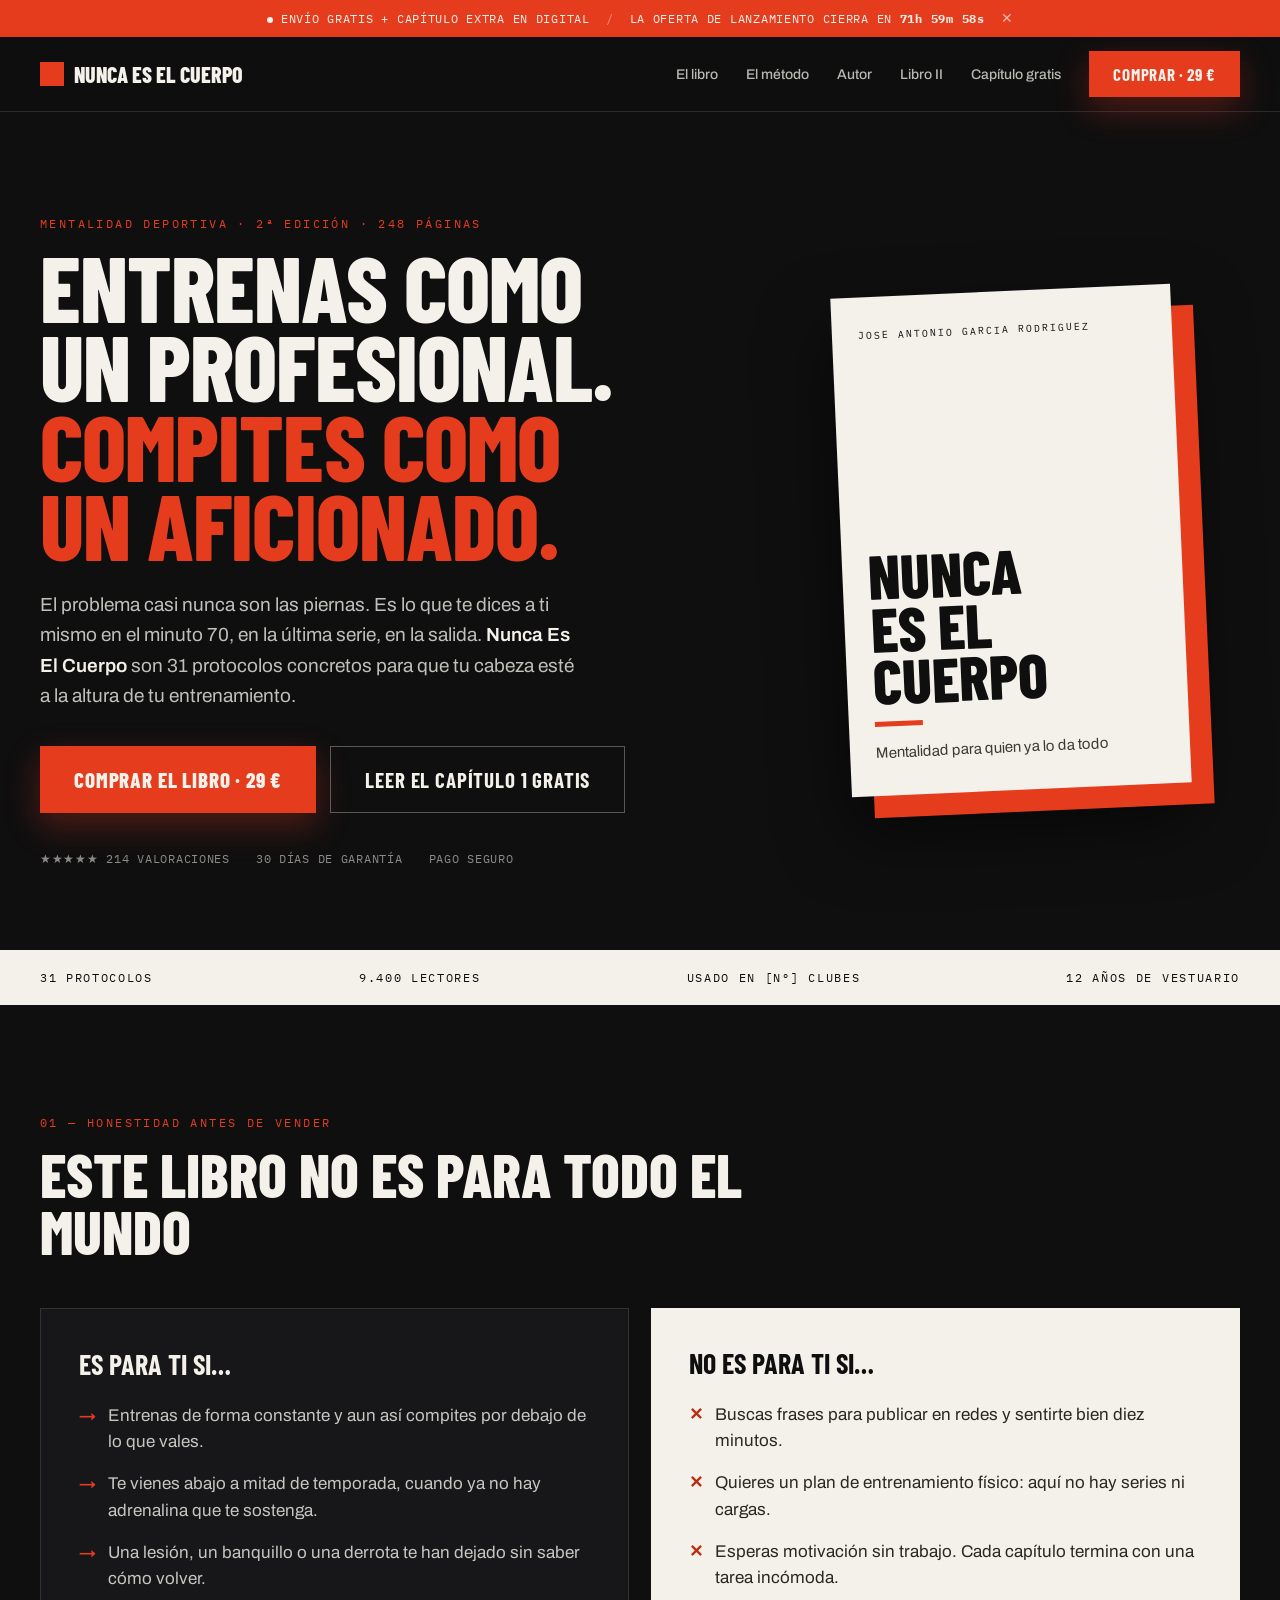
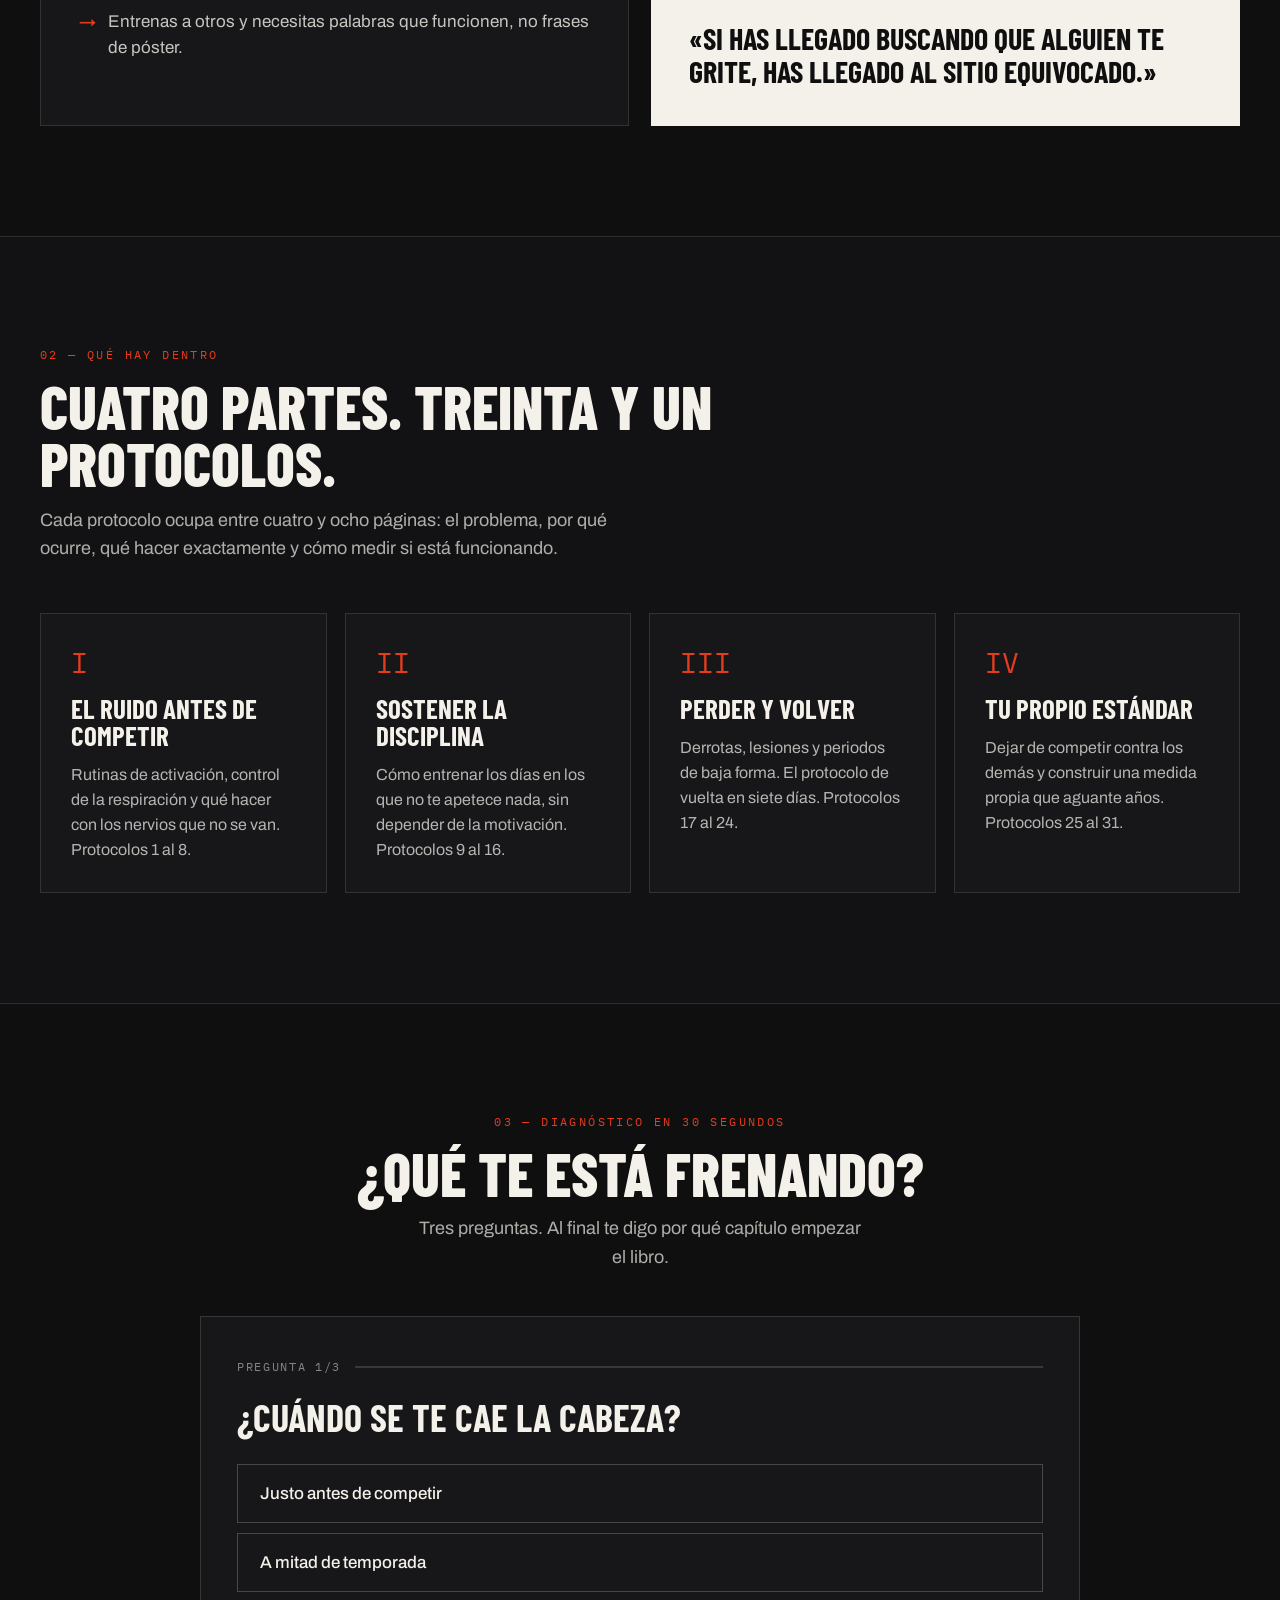
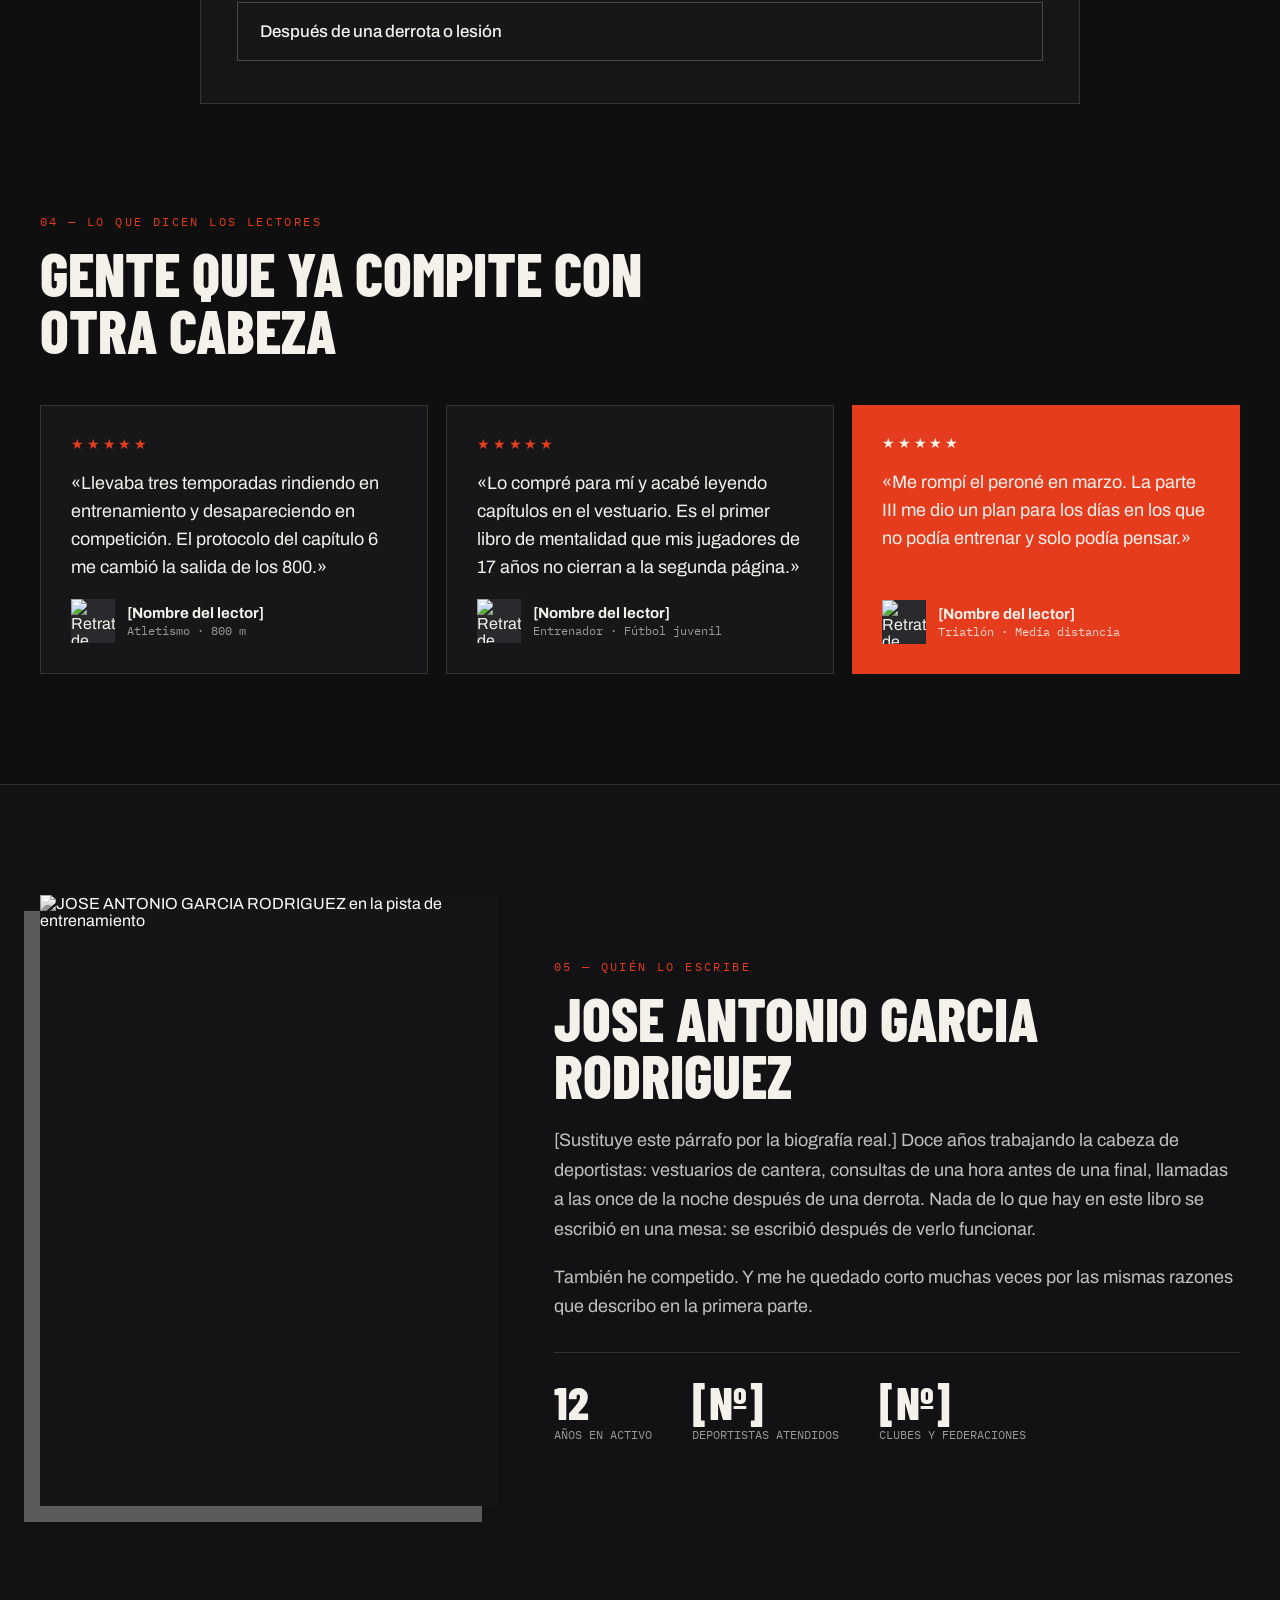
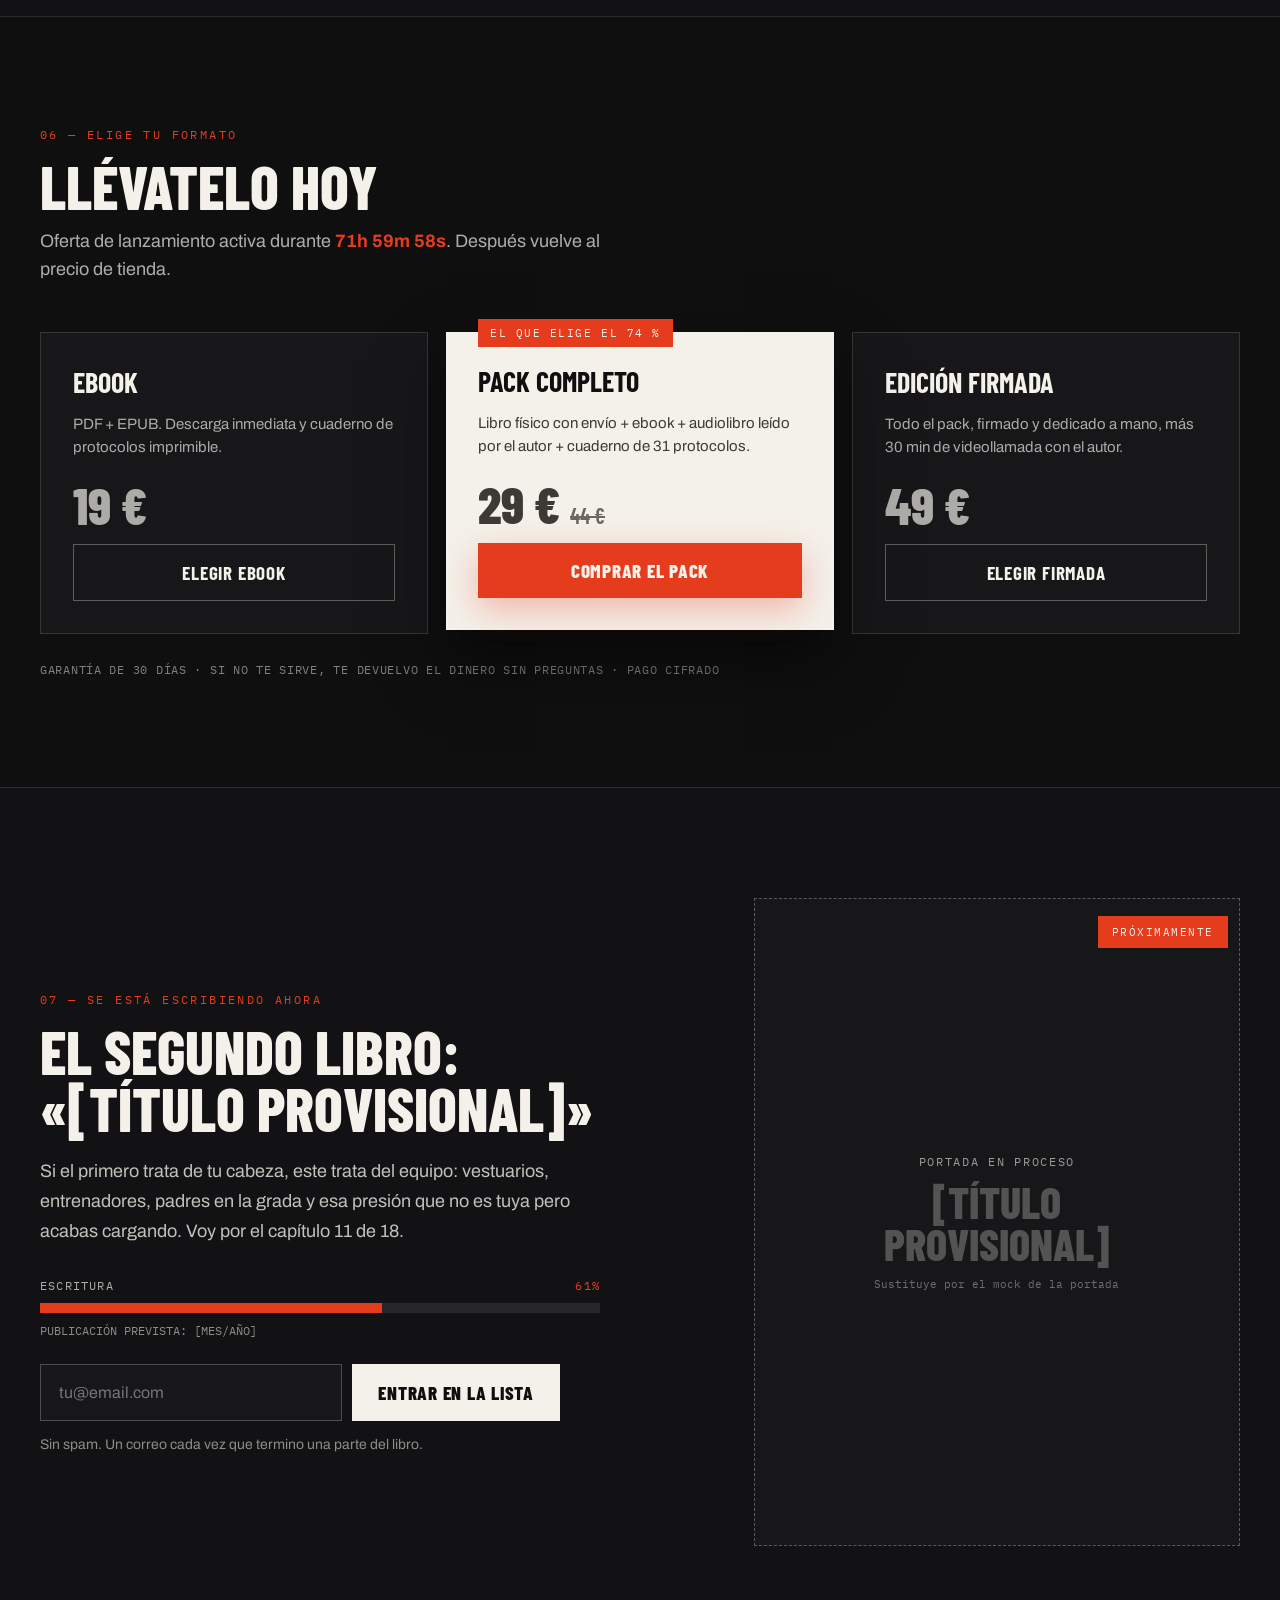
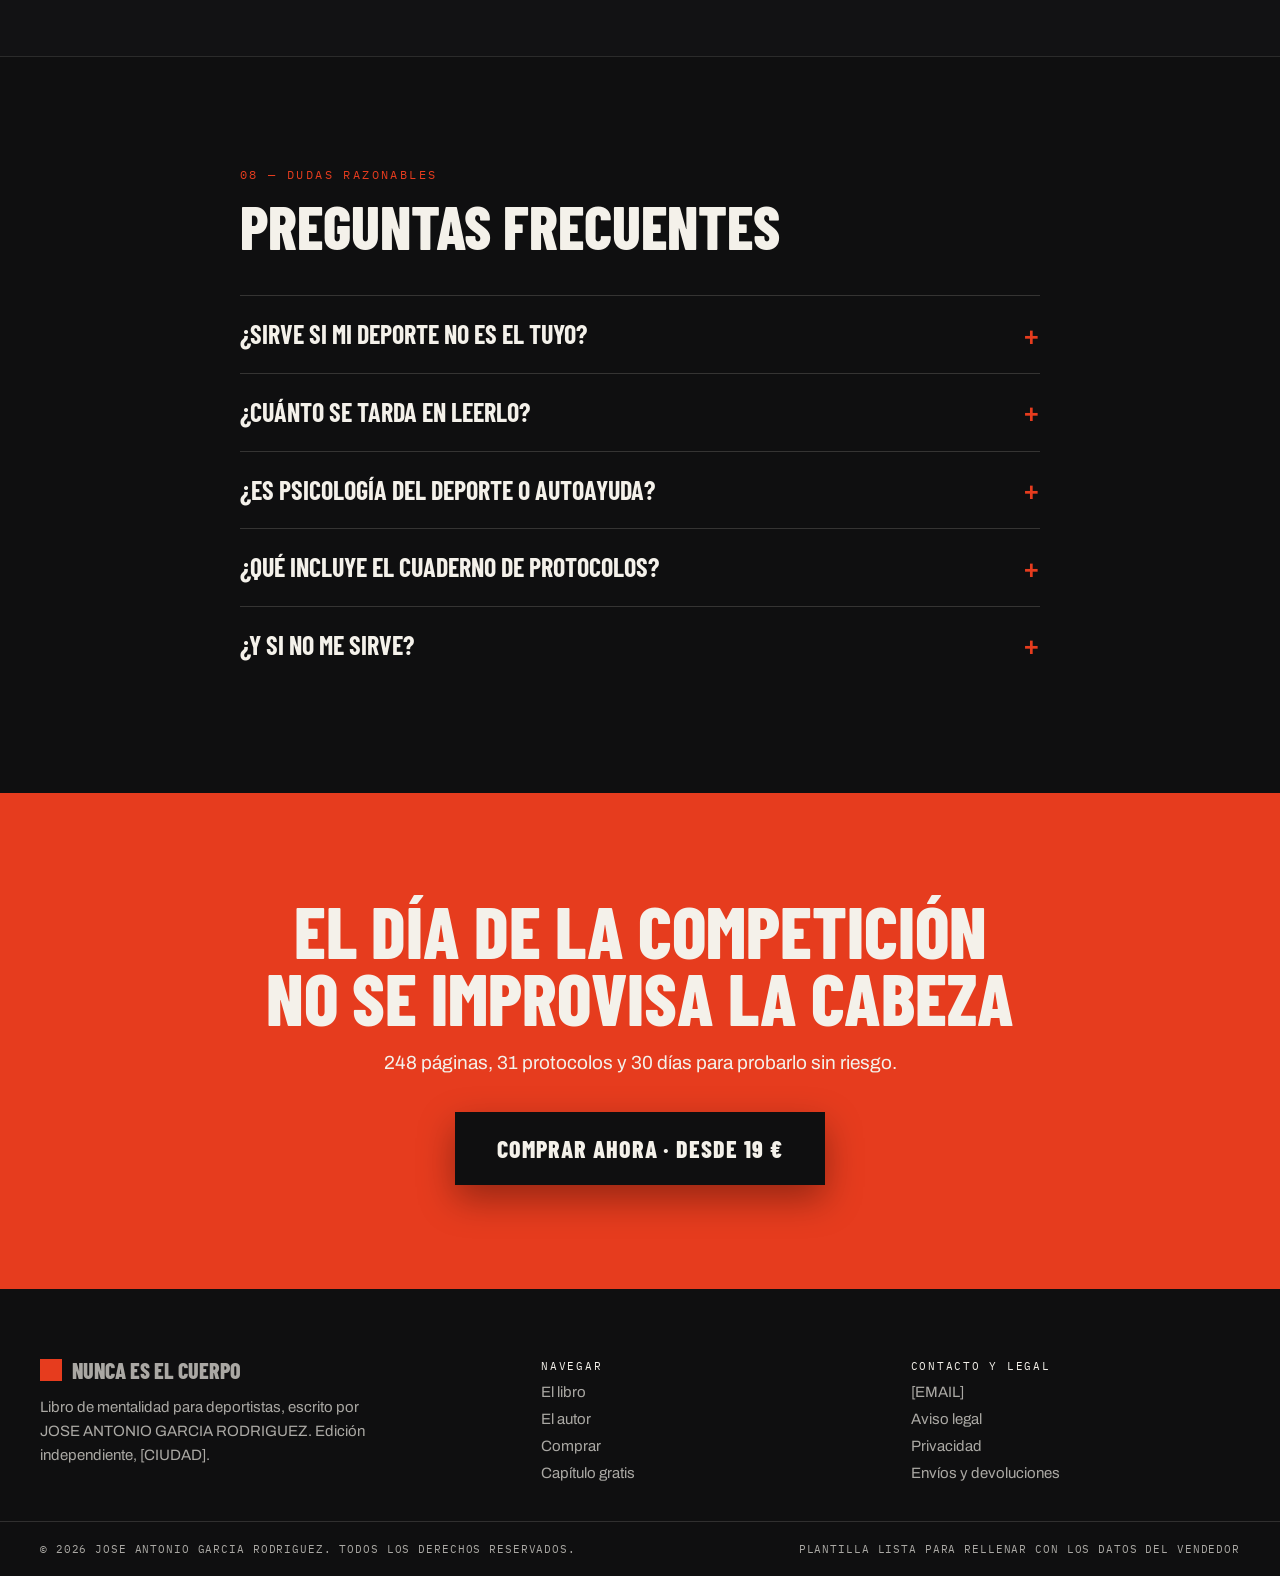
==== commit c3a4bea7: "añadido nombre de autor" ====
--- a/index.html
+++ b/index.html
@@ -3,10 +3,10 @@
 <head>
 <meta charset="utf-8" />
 <meta name="viewport" content="width=device-width, initial-scale=1" />
-<title>Nunca Es El Cuerpo — El libro de mentalidad para deportistas | [NOMBRE DEL AUTOR]</title>
+<title>Nunca Es El Cuerpo — El libro de mentalidad para deportistas | JOSE ANTONIO GARCIA RODRIGUEZ</title>
 <meta name="description" content="Nunca Es El Cuerpo: el manual de mentalidad para deportistas que entrenan duro y aún así se quedan cortos el día de la competición. 248 páginas, 31 protocolos, garantía de 30 días." />
 <meta name="keywords" content="libro motivación deportistas, mentalidad deportiva, psicología del deporte, superación deportiva, libro para atletas" />
-<meta name="author" content="[NOMBRE DEL AUTOR]" />
+<meta name="author" content="JOSE ANTONIO GARCIA RODRIGUEZ" />
 <meta name="robots" content="index, follow, max-image-preview:large" />
 <link rel="canonical" href="https://[TU-DOMINIO].com/" />
 <meta property="og:type" content="book" />
@@ -22,7 +22,7 @@
 <link href="https://fonts.googleapis.com/css2?family=Barlow+Condensed:wght@600;700;800&amp;family=Archivo:wght@400;500;600;700&amp;family=IBM+Plex+Mono:wght@400;500&amp;display=swap" rel="stylesheet" />
 <link rel="stylesheet" href="styles.css" />
 <script type="application/ld+json">
-{"@context":"https://schema.org","@type":"Book","name":"Nunca Es El Cuerpo","author":{"@type":"Person","name":"[NOMBRE DEL AUTOR]"},"bookFormat":"https://schema.org/Paperback","numberOfPages":248,"inLanguage":"es","isbn":"[ISBN]","publisher":"[EDITORIAL O AUTOEDICIÓN]","description":"Manual de mentalidad para deportistas: 31 protocolos para competir sin miedo y sostener la disciplina fuera de temporada.","aggregateRating":{"@type":"AggregateRating","ratingValue":"4.8","reviewCount":"214"},"offers":{"@type":"Offer","price":"29.00","priceCurrency":"EUR","availability":"https://schema.org/InStock","url":"https://[TU-DOMINIO].com/#comprar"}}
+{"@context":"https://schema.org","@type":"Book","name":"Nunca Es El Cuerpo","author":{"@type":"Person","name":"JOSE ANTONIO GARCIA RODRIGUEZ"},"bookFormat":"https://schema.org/Paperback","numberOfPages":248,"inLanguage":"es","isbn":"[ISBN]","publisher":"[EDITORIAL O AUTOEDICIÓN]","description":"Manual de mentalidad para deportistas: 31 protocolos para competir sin miedo y sostener la disciplina fuera de temporada.","aggregateRating":{"@type":"AggregateRating","ratingValue":"4.8","reviewCount":"214"},"offers":{"@type":"Offer","price":"29.00","priceCurrency":"EUR","availability":"https://schema.org/InStock","url":"https://[TU-DOMINIO].com/#comprar"}}
 </script>
 </head>
 <body>
@@ -88,7 +88,7 @@
     <div class="cover-slot">
       <!-- Sustituye este bloque por la imagen real de la portada -->
       <div class="cover">
-        <p class="cover__author">[NOMBRE DEL AUTOR]</p>
+        <p class="cover__author">JOSE ANTONIO GARCIA RODRIGUEZ</p>
         <div>
           <h2 class="cover__title">Nunca<br />es el<br />cuerpo</h2>
           <div class="cover__rule"></div>
@@ -238,10 +238,10 @@
 <section id="autor" style="background:var(--ink-2);border-top:1px solid var(--line)">
   <div class="wrap">
     <div class="split">
-      <img class="portrait" src="https://images.unsplash.com/photo-1541534741688-6078c6bfb5c5?auto=format&amp;fit=crop&amp;w=900&amp;q=80" alt="[NOMBRE DEL AUTOR] en la pista de entrenamiento" loading="lazy" />
+      <img class="portrait" src="https://images.unsplash.com/photo-1541534741688-6078c6bfb5c5?auto=format&amp;fit=crop&amp;w=900&amp;q=80" alt="JOSE ANTONIO GARCIA RODRIGUEZ en la pista de entrenamiento" loading="lazy" />
       <div>
         <p class="mono">05 — QUIÉN LO ESCRIBE</p>
-        <h2 class="h2" style="margin-bottom:22px">[Nombre del autor]</h2>
+        <h2 class="h2" style="margin-bottom:22px">JOSE ANTONIO GARCIA RODRIGUEZ</h2>
         <p style="font-size:18px;line-height:1.65;color:var(--txt);margin:0 0 18px;text-wrap:pretty">[Sustituye este párrafo por la biografía real.] Doce años trabajando la cabeza de deportistas: vestuarios de cantera, consultas de una hora antes de una final, llamadas a las once de la noche después de una derrota. Nada de lo que hay en este libro se escribió en una mesa: se escribió después de verlo funcionar.</p>
         <p style="font-size:18px;line-height:1.65;color:var(--txt);margin:0 0 30px">También he competido. Y me he quedado corto muchas veces por las mismas razones que describo en la primera parte.</p>
         <div class="stats">
@@ -364,7 +364,7 @@
         <span style="width:22px;height:22px;background:var(--red);display:block"></span>
         <span class="brand__txt">Nunca Es El Cuerpo</span>
       </div>
-      <p>Libro de mentalidad para deportistas, escrito por [NOMBRE DEL AUTOR]. Edición independiente, [CIUDAD].</p>
+      <p>Libro de mentalidad para deportistas, escrito por JOSE ANTONIO GARCIA RODRIGUEZ. Edición independiente, [CIUDAD].</p>
     </div>
     <div class="footer__col">
       <b>NAVEGAR</b>
@@ -383,7 +383,7 @@
   </div>
   <div class="footer__bar">
     <div>
-      <span>© 2026 [NOMBRE DEL AUTOR]. TODOS LOS DERECHOS RESERVADOS.</span>
+      <span>© 2026 JOSE ANTONIO GARCIA RODRIGUEZ. TODOS LOS DERECHOS RESERVADOS.</span>
       <span>PLANTILLA LISTA PARA RELLENAR CON LOS DATOS DEL VENDEDOR</span>
     </div>
   </div>
